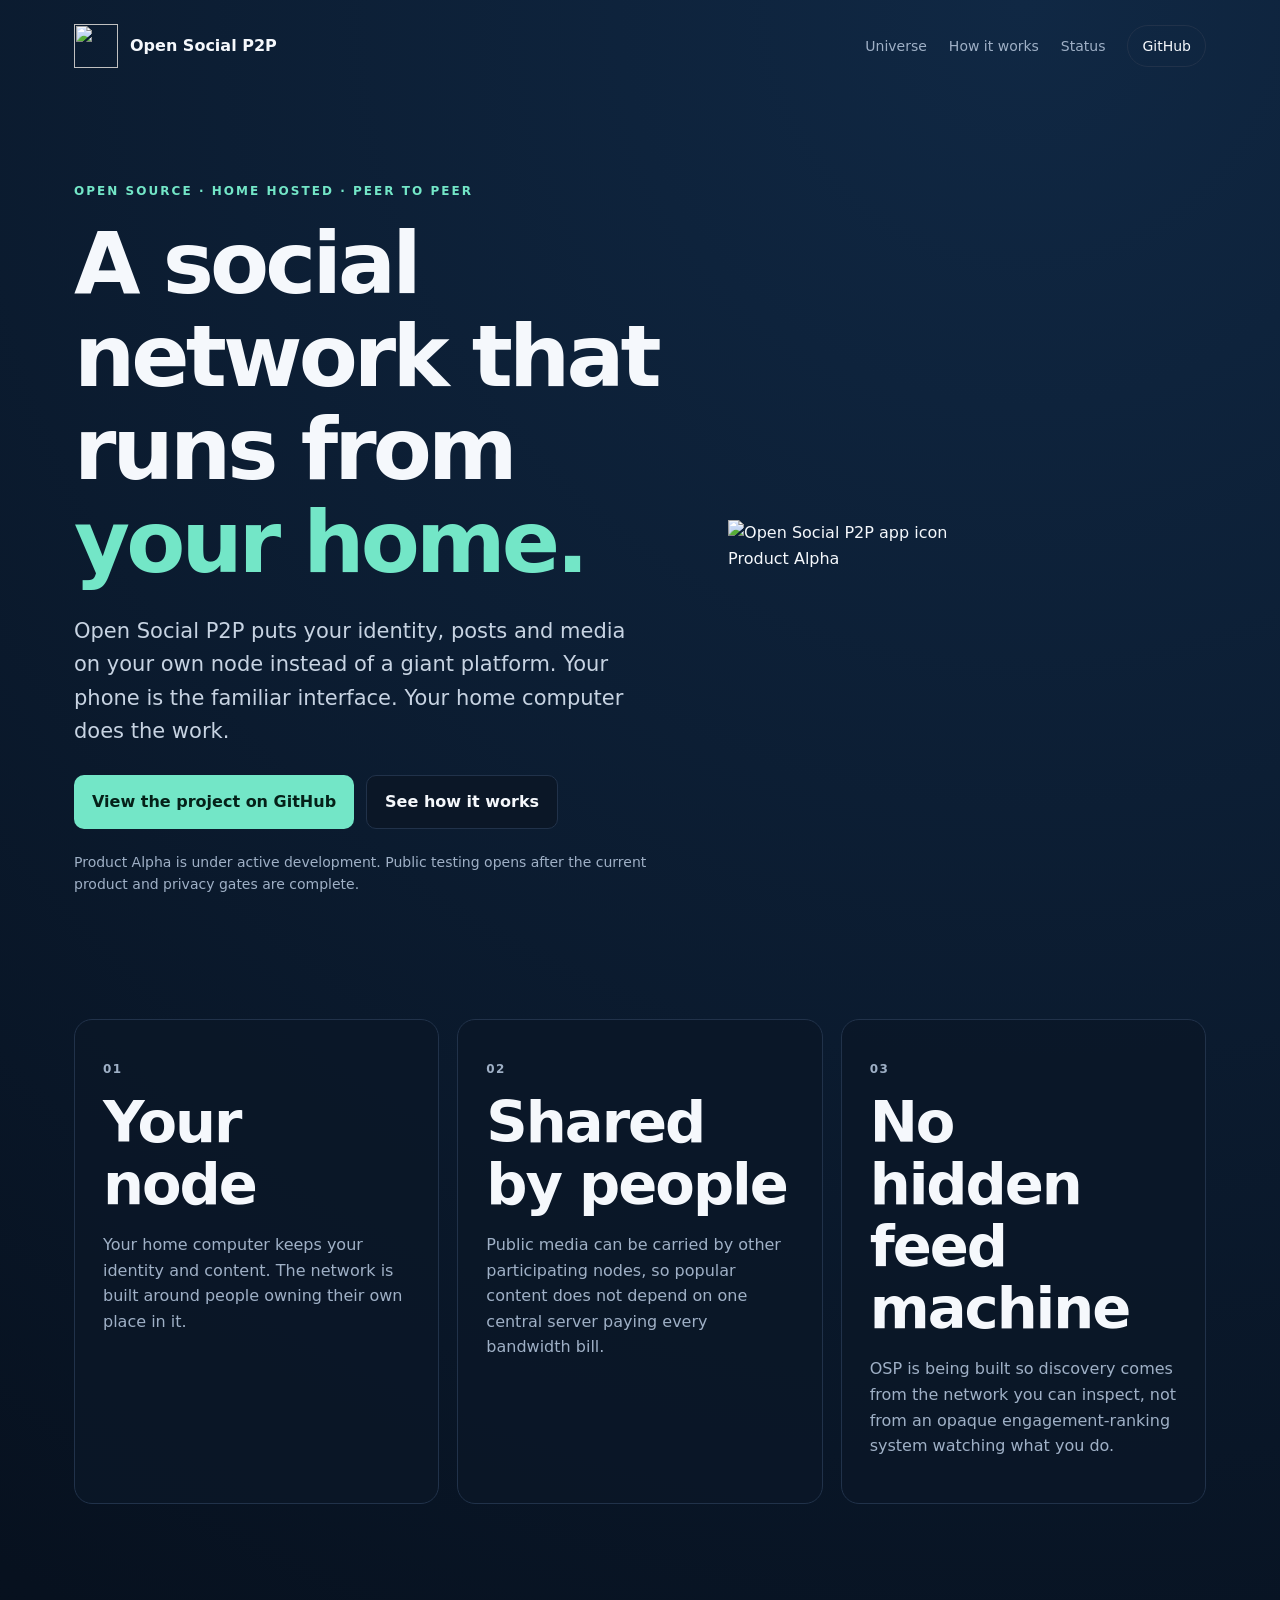
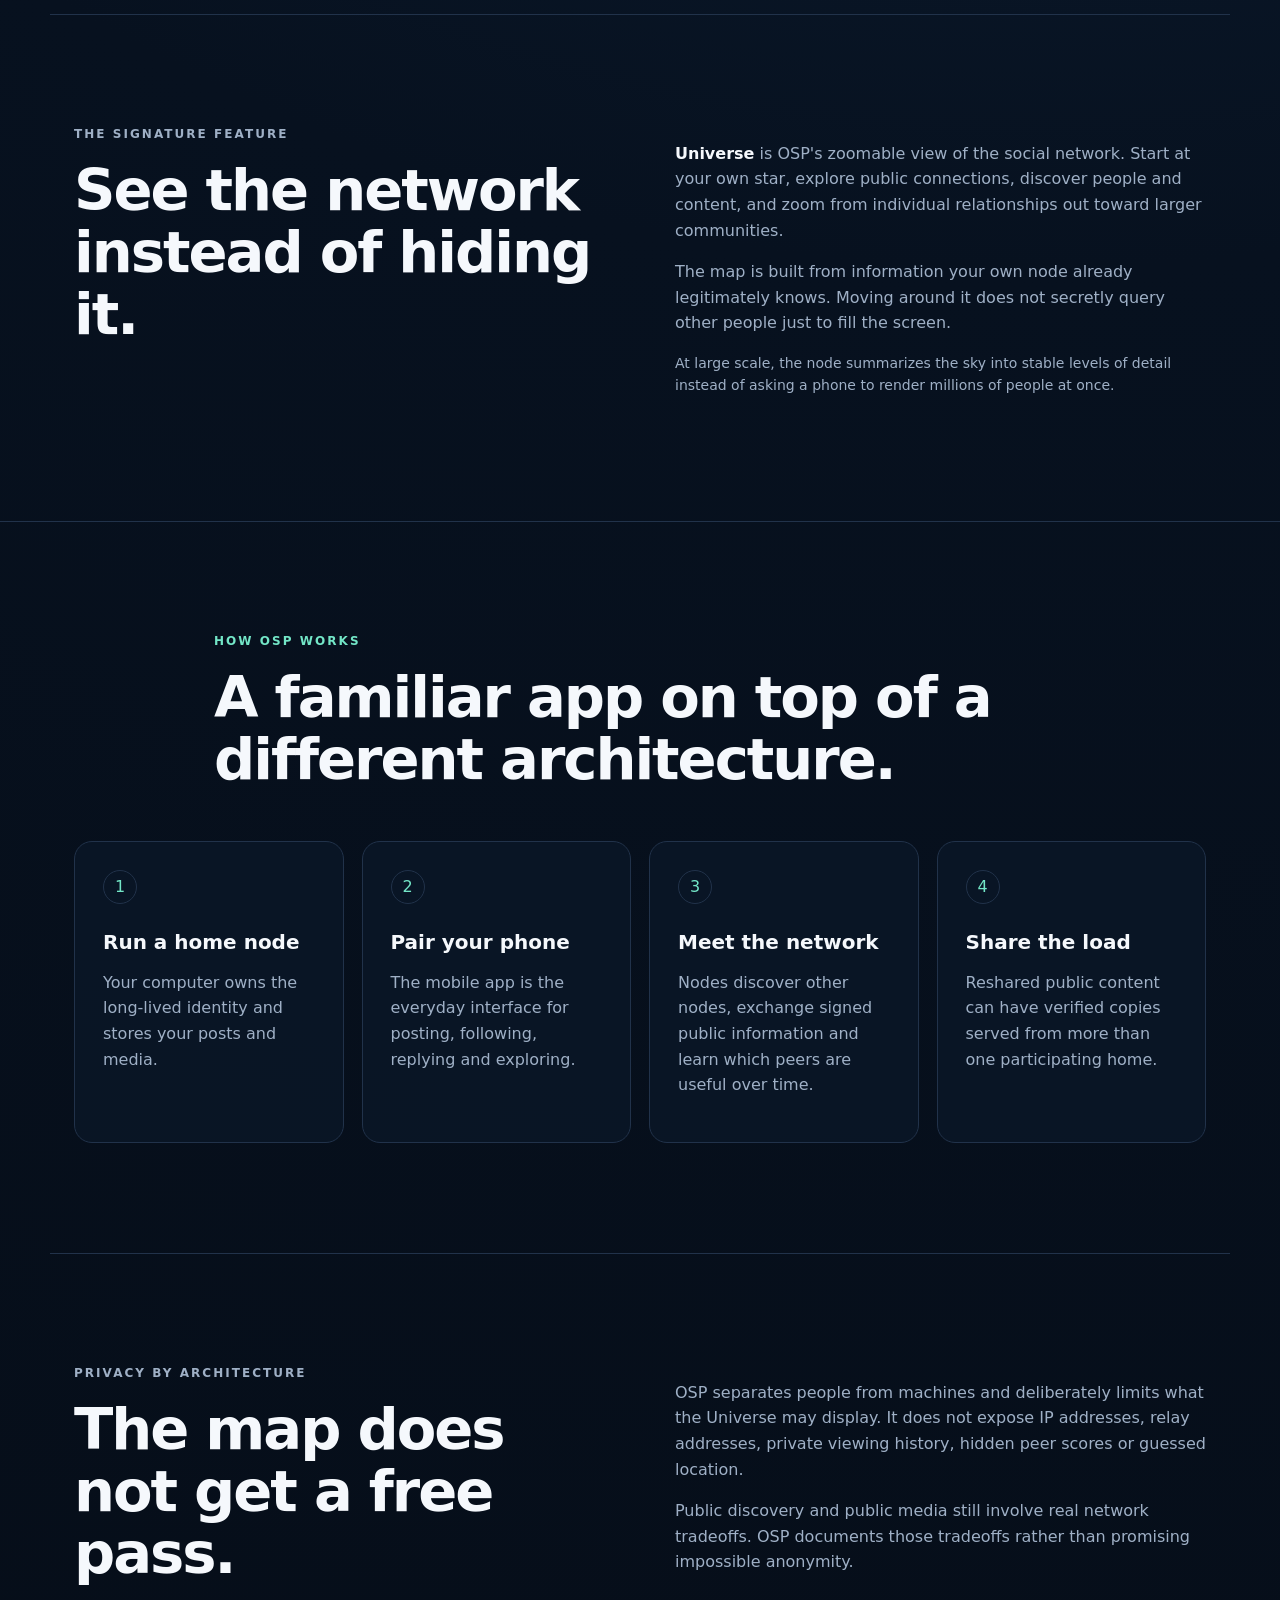
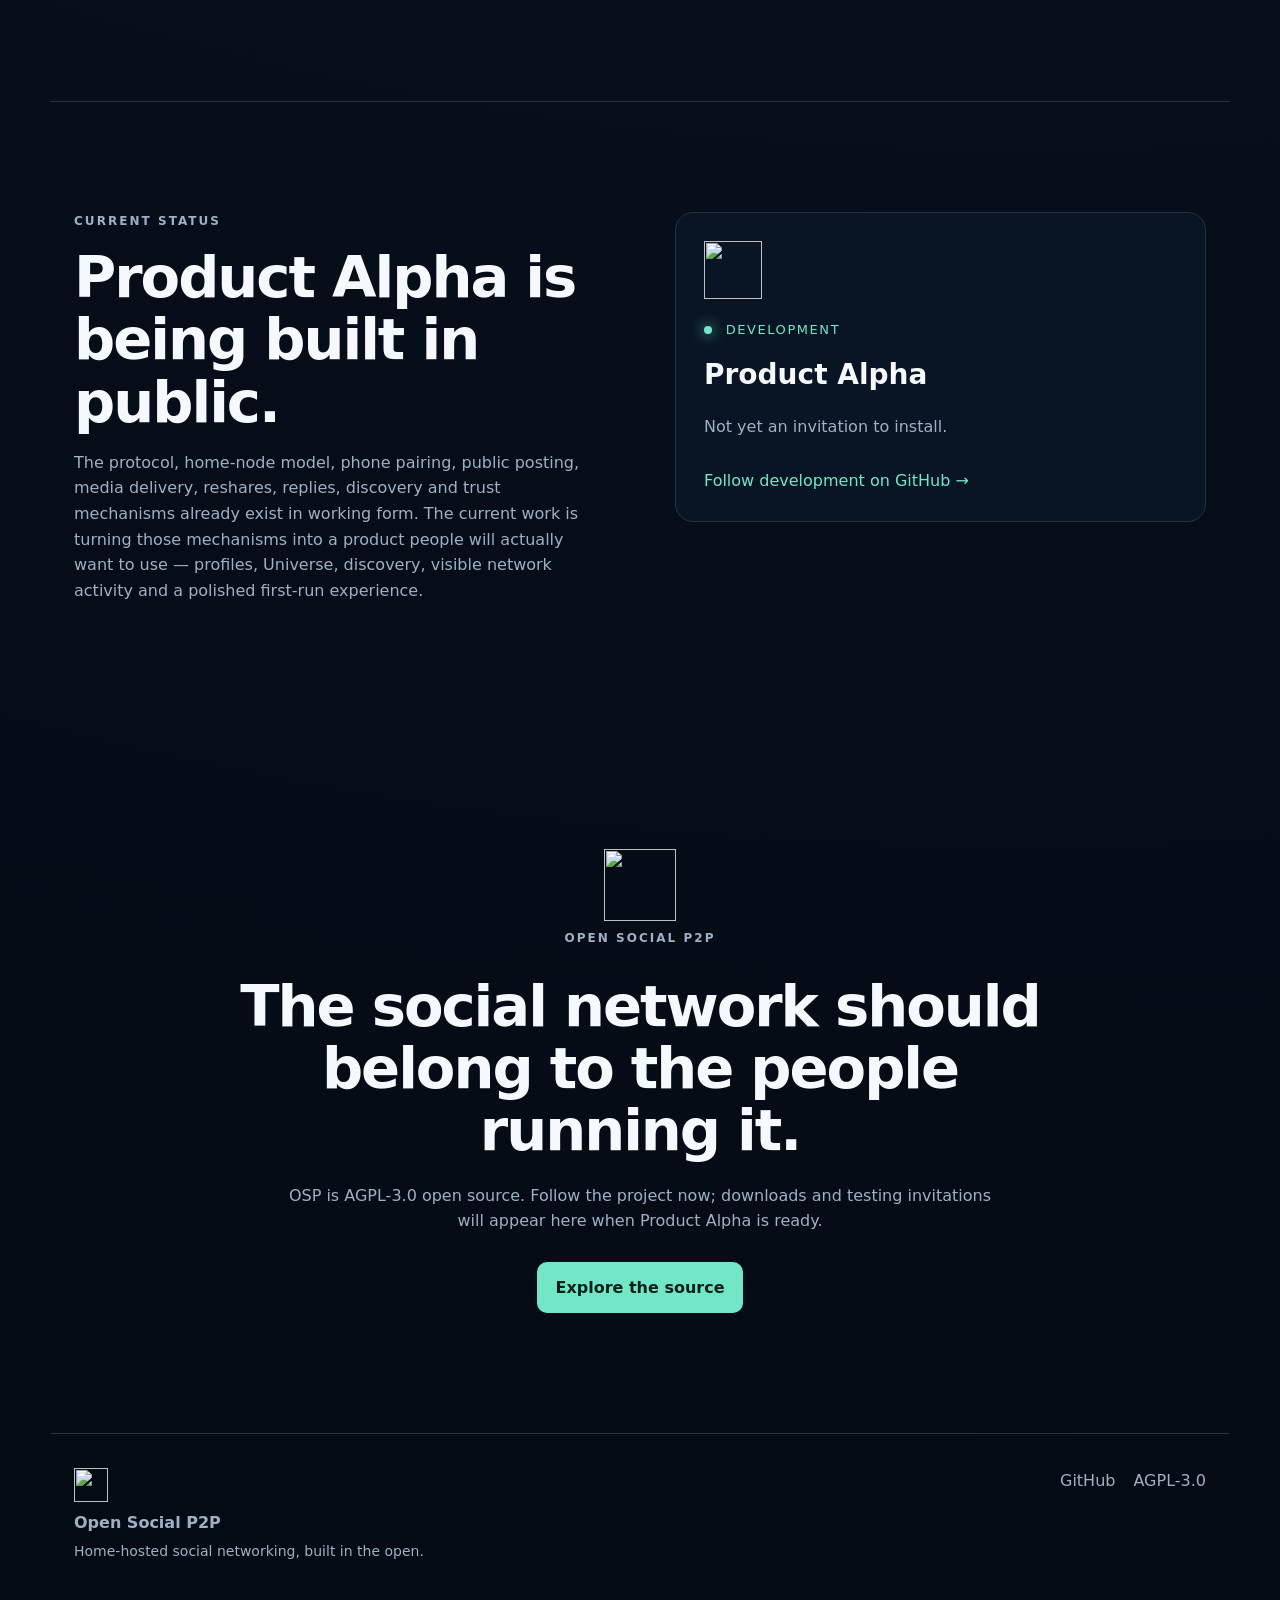
==== public/index.html @ 0416c20b "Use OSP app icon and align landing page with product visual identity" ====
<!doctype html>
<html lang="en">
<head>
  <meta charset="utf-8">
  <meta name="viewport" content="width=device-width, initial-scale=1">
  <title>Open Social P2P — A social network that runs from your home</title>
  <meta name="description" content="Open Social P2P is a home-hosted peer-to-peer social network where people own their identity, posts and media, and explore the network through a zoomable Universe.">
  <meta name="theme-color" content="#070b22">
  <link rel="canonical" href="https://osp2p.com/">
  <link rel="icon" type="image/png" href="https://raw.githubusercontent.com/Jayotis/open-social-p2p/main/app/ios/Runner/Assets.xcassets/AppIcon.appiconset/Icon-App-60x60%403x.png">
  <link rel="apple-touch-icon" href="https://raw.githubusercontent.com/Jayotis/open-social-p2p/main/app/ios/Runner/Assets.xcassets/AppIcon.appiconset/Icon-App-60x60%403x.png">
  <link rel="stylesheet" href="/styles.css">
  <meta property="og:type" content="website">
  <meta property="og:title" content="Open Social P2P">
  <meta property="og:description" content="A social network that runs from your home computer.">
  <meta property="og:url" content="https://osp2p.com/">
  <meta name="twitter:card" content="summary">
</head>
<body>
  <div class="ambient ambient-one" aria-hidden="true"></div>
  <div class="ambient ambient-two" aria-hidden="true"></div>

  <header class="site-header">
    <a class="brand" href="/" aria-label="Open Social P2P home">
      <img class="brand-icon" src="https://raw.githubusercontent.com/Jayotis/open-social-p2p/main/app/ios/Runner/Assets.xcassets/AppIcon.appiconset/Icon-App-60x60%403x.png" width="44" height="44" alt="">
      <span>Open Social P2P</span>
    </a>
    <nav aria-label="Primary navigation">
      <a href="#universe">Universe</a>
      <a href="#how">How it works</a>
      <a href="#status">Status</a>
      <a class="nav-github" href="https://github.com/Jayotis/open-social-p2p">GitHub</a>
    </nav>
  </header>

  <main>
    <section class="hero">
      <div class="hero-copy">
        <p class="eyebrow">OPEN SOURCE · HOME HOSTED · PEER TO PEER</p>
        <h1>A social network that runs from <span class="gradient-text">your home.</span></h1>
        <p class="lede">
          Open Social P2P puts your identity, posts and media on your own node instead of a giant platform.
          Your phone is the familiar interface. Your home computer does the work.
        </p>
        <div class="hero-actions">
          <a class="button primary" href="https://github.com/Jayotis/open-social-p2p">View the project on GitHub</a>
          <a class="button secondary" href="#how">See how it works</a>
        </div>
        <p class="alpha-note">Product Alpha is under active development. Public testing opens after the current product and privacy gates are complete.</p>
      </div>

      <div class="hero-visual" aria-label="Open Social P2P app icon">
        <div class="network-ring ring-one" aria-hidden="true"></div>
        <div class="network-ring ring-two" aria-hidden="true"></div>
        <div class="network-dot dot-cyan" aria-hidden="true"></div>
        <div class="network-dot dot-purple" aria-hidden="true"></div>
        <div class="network-dot dot-pink" aria-hidden="true"></div>
        <div class="network-dot dot-orange" aria-hidden="true"></div>
        <div class="icon-glow" aria-hidden="true"></div>
        <img class="hero-icon" src="https://raw.githubusercontent.com/Jayotis/open-social-p2p/main/app/ios/Runner/Assets.xcassets/AppIcon.appiconset/Icon-App-60x60%403x.png" width="180" height="180" alt="Open Social P2P app icon">
        <div class="hero-badge"><span></span> Product Alpha</div>
      </div>
    </section>

    <section class="principles" aria-label="Core principles">
      <article>
        <p class="number">01</p>
        <h2>Your node</h2>
        <p>Your home computer keeps your identity and content. The network is built around people owning their own place in it.</p>
      </article>
      <article>
        <p class="number">02</p>
        <h2>Shared by people</h2>
        <p>Public media can be carried by other participating nodes, so popular content does not depend on one central server paying every bandwidth bill.</p>
      </article>
      <article>
        <p class="number">03</p>
        <h2>No hidden feed machine</h2>
        <p>OSP is being built so discovery comes from the network you can inspect, not from an opaque engagement-ranking system watching what you do.</p>
      </article>
    </section>

    <section id="universe" class="feature split">
      <div>
        <p class="eyebrow">THE SIGNATURE FEATURE</p>
        <h2>See the network instead of hiding it.</h2>
      </div>
      <div>
        <p>
          <strong>Universe</strong> is OSP's zoomable view of the social network. Start at your own star, explore public connections, discover people and content, and zoom from individual relationships out toward larger communities.
        </p>
        <p>
          The map is built from information your own node already legitimately knows. Moving around it does not secretly query other people just to fill the screen.
        </p>
        <p class="muted">
          At large scale, the node summarizes the sky into stable levels of detail instead of asking a phone to render millions of people at once.
        </p>
      </div>
    </section>

    <section id="how" class="how">
      <div class="section-heading">
        <p class="eyebrow">HOW OSP WORKS</p>
        <h2>A familiar app on top of a different architecture.</h2>
      </div>
      <div class="steps">
        <article>
          <span>1</span>
          <h3>Run a home node</h3>
          <p>Your computer owns the long-lived identity and stores your posts and media.</p>
        </article>
        <article>
          <span>2</span>
          <h3>Pair your phone</h3>
          <p>The mobile app is the everyday interface for posting, following, replying and exploring.</p>
        </article>
        <article>
          <span>3</span>
          <h3>Meet the network</h3>
          <p>Nodes discover other nodes, exchange signed public information and learn which peers are useful over time.</p>
        </article>
        <article>
          <span>4</span>
          <h3>Share the load</h3>
          <p>Reshared public content can have verified copies served from more than one participating home.</p>
        </article>
      </div>
    </section>

    <section class="privacy split">
      <div>
        <p class="eyebrow">PRIVACY BY ARCHITECTURE</p>
        <h2>The map does not get a free pass.</h2>
      </div>
      <div>
        <p>
          OSP separates people from machines and deliberately limits what the Universe may display. It does not expose IP addresses, relay addresses, private viewing history, hidden peer scores or guessed location.
        </p>
        <p>
          Public discovery and public media still involve real network tradeoffs. OSP documents those tradeoffs rather than promising impossible anonymity.
        </p>
      </div>
    </section>

    <section id="status" class="status">
      <div>
        <p class="eyebrow">CURRENT STATUS</p>
        <h2>Product Alpha is being built in public.</h2>
        <p>
          The protocol, home-node model, phone pairing, public posting, media delivery, reshares, replies, discovery and trust mechanisms already exist in working form.
          The current work is turning those mechanisms into a product people will actually want to use — profiles, Universe, discovery, visible network activity and a polished first-run experience.
        </p>
      </div>
      <div class="status-card">
        <div class="status-icon-wrap">
          <img src="https://raw.githubusercontent.com/Jayotis/open-social-p2p/main/app/ios/Runner/Assets.xcassets/AppIcon.appiconset/Icon-App-60x60%403x.png" width="58" height="58" alt="">
        </div>
        <p class="status-label"><span></span> Development</p>
        <strong>Product Alpha</strong>
        <p>Not yet an invitation to install.</p>
        <a href="https://github.com/Jayotis/open-social-p2p">Follow development on GitHub →</a>
      </div>
    </section>

    <section class="cta">
      <img class="cta-icon" src="https://raw.githubusercontent.com/Jayotis/open-social-p2p/main/app/ios/Runner/Assets.xcassets/AppIcon.appiconset/Icon-App-60x60%403x.png" width="72" height="72" alt="">
      <p class="eyebrow">OPEN SOCIAL P2P</p>
      <h2>The social network should belong to the people running it.</h2>
      <p>OSP is AGPL-3.0 open source. Follow the project now; downloads and testing invitations will appear here when Product Alpha is ready.</p>
      <a class="button primary" href="https://github.com/Jayotis/open-social-p2p">Explore the source</a>
    </section>
  </main>

  <footer>
    <div class="footer-brand">
      <img src="https://raw.githubusercontent.com/Jayotis/open-social-p2p/main/app/ios/Runner/Assets.xcassets/AppIcon.appiconset/Icon-App-60x60%403x.png" width="34" height="34" alt="">
      <div>
        <strong>Open Social P2P</strong>
        <p>Home-hosted social networking, built in the open.</p>
      </div>
    </div>
    <div class="footer-links">
      <a href="https://github.com/Jayotis/open-social-p2p">GitHub</a>
      <a href="https://github.com/Jayotis/open-social-p2p/blob/main/LICENSE">AGPL-3.0</a>
    </div>
  </footer>
</body>
</html>
---- styles.css ----
:root{
  --bg:#07111f;--panel:#0d1a2d;--text:#f5f8fc;--muted:#9fb0c6;--line:#21324a;--accent:#73e6c7;--accent2:#78a9ff;
  --max:1180px;
}
*{box-sizing:border-box}
html{scroll-behavior:smooth}
body{margin:0;background:radial-gradient(circle at 80% 0%,#102844 0,#07111f 38%,#050b14 100%);color:var(--text);font:16px/1.6 system-ui,-apple-system,BlinkMacSystemFont,"Segoe UI",sans-serif}
a{color:inherit;text-decoration:none}
.site-header{max-width:var(--max);margin:auto;padding:24px;display:flex;align-items:center;justify-content:space-between;gap:24px}
.brand{display:flex;align-items:center;gap:12px;font-weight:700}
.brand-mark{display:grid;place-items:center;width:42px;height:42px;border:1px solid #2d4966;border-radius:50%;font-size:12px;letter-spacing:.08em;background:#0a1728}
nav{display:flex;gap:22px;align-items:center;color:var(--muted);font-size:14px}
nav a:hover,.footer-links a:hover{color:var(--text)}
.nav-github{padding:9px 14px;border:1px solid var(--line);border-radius:999px;color:var(--text)}
main{overflow:hidden}
.hero{max-width:var(--max);margin:0 auto;padding:90px 24px 110px;display:grid;grid-template-columns:1.1fr .9fr;gap:70px;align-items:center}
.eyebrow{font-size:12px;letter-spacing:.17em;font-weight:800;color:var(--accent);margin:0 0 16px}
h1,h2,h3{line-height:1.08;margin:0}
h1{font-size:clamp(48px,7vw,86px);letter-spacing:-.045em;max-width:840px}
h1 span{color:var(--accent)}
h2{font-size:clamp(34px,4.5vw,58px);letter-spacing:-.035em}
h3{font-size:20px}
.lede{font-size:21px;color:#c7d3e2;max-width:700px;margin:26px 0}
.hero-actions{display:flex;gap:12px;flex-wrap:wrap}
.button{display:inline-flex;align-items:center;justify-content:center;padding:13px 18px;border-radius:10px;font-weight:700}
.primary{background:var(--accent);color:#052119}
.secondary{border:1px solid var(--line);background:#0b1727}
.alpha-note{margin-top:22px;color:var(--muted);font-size:14px;max-width:660px}
.universe-card{position:relative;aspect-ratio:1;border:1px solid var(--line);border-radius:34px;background:radial-gradient(circle at center,#123459 0,#0a1728 38%,#07111f 70%);overflow:hidden;box-shadow:0 30px 80px #0008}
.orbit{position:absolute;border:1px solid #4b6a8d55;border-radius:50%;inset:20%}
.orbit-two{inset:8%}
.star{position:absolute;width:8px;height:8px;border-radius:50%;background:white;box-shadow:0 0 16px white}
.star-you{width:14px;height:14px;left:48%;top:48%;background:var(--accent);box-shadow:0 0 28px var(--accent)}
.star-you span{position:absolute;top:20px;left:-9px;font-size:12px;color:var(--accent)}
.star-a{left:28%;top:34%}.star-b{left:66%;top:29%}.star-c{left:72%;top:60%}.star-d{left:34%;top:68%}.star-e{left:18%;top:55%}.star-f{left:82%;top:43%}.star-g{left:52%;top:18%}
.line{position:absolute;height:1px;background:#73e6c766;transform-origin:left center}
.line-one{left:49%;top:49%;width:22%;transform:rotate(-53deg)}
.line-two{left:49%;top:49%;width:24%;transform:rotate(28deg)}
.line-three{left:34%;top:35%;width:24%;transform:rotate(24deg)}
.line-four{left:35%;top:68%;width:23%;transform:rotate(-41deg)}
.universe-label{position:absolute;bottom:20px;left:24px;color:var(--muted);font-size:13px}
.principles,.steps{max-width:var(--max);margin:auto;padding:0 24px 110px;display:grid;grid-template-columns:repeat(3,1fr);gap:18px}
.principles article,.steps article,.status-card{background:#0b1727cc;border:1px solid var(--line);border-radius:18px;padding:28px}
.number{color:var(--accent2);font-weight:800;font-size:12px;letter-spacing:.12em}
.principles p,.steps p,.feature p,.privacy p,.status p,.cta p{color:var(--muted)}
.split,.status{max-width:var(--max);margin:auto;padding:110px 24px;display:grid;grid-template-columns:1fr 1fr;gap:70px;border-top:1px solid var(--line)}
.feature strong{color:var(--text)}
.muted{font-size:14px}
.how{border-top:1px solid var(--line);padding:110px 0}
.section-heading{max-width:var(--max);margin:auto;padding:0 24px 50px;max-width:900px}
.steps{grid-template-columns:repeat(4,1fr);padding-bottom:0}
.steps span{display:grid;place-items:center;width:34px;height:34px;border-radius:50%;border:1px solid var(--line);color:var(--accent);margin-bottom:28px}
.status{align-items:start}
.status-card strong{display:block;font-size:28px;margin:6px 0}
.status-label{color:var(--accent)!important;font-size:13px;text-transform:uppercase;letter-spacing:.12em}
.status-label span{display:inline-block;width:8px;height:8px;border-radius:50%;background:var(--accent);margin-right:8px;box-shadow:0 0 14px var(--accent)}
.status-card a{display:inline-block;margin-top:12px;color:var(--accent)}
.cta{max-width:900px;margin:0 auto;padding:120px 24px;text-align:center}
.cta h2{margin-bottom:20px}
.cta p{max-width:720px;margin:0 auto 28px}
footer{max-width:var(--max);margin:auto;padding:34px 24px 50px;border-top:1px solid var(--line);display:flex;justify-content:space-between;gap:24px;color:var(--muted)}
footer p{margin:4px 0 0;font-size:14px}
.footer-links{display:flex;gap:18px}
@media(max-width:850px){
  nav a:not(.nav-github){display:none}
  .hero,.split,.status{grid-template-columns:1fr}
  .hero{padding-top:55px;gap:50px}
  .universe-card{max-width:560px;width:100%;margin:auto}
  .principles,.steps{grid-template-columns:1fr 1fr}
}
@media(max-width:580px){
  .site-header{padding:18px}
  .brand span:last-child{display:none}
  .hero{padding:48px 18px 80px}
  .principles,.steps,.split,.status,.cta{padding-left:18px;padding-right:18px}
  .principles,.steps{grid-template-columns:1fr}
  footer{flex-direction:column}
}
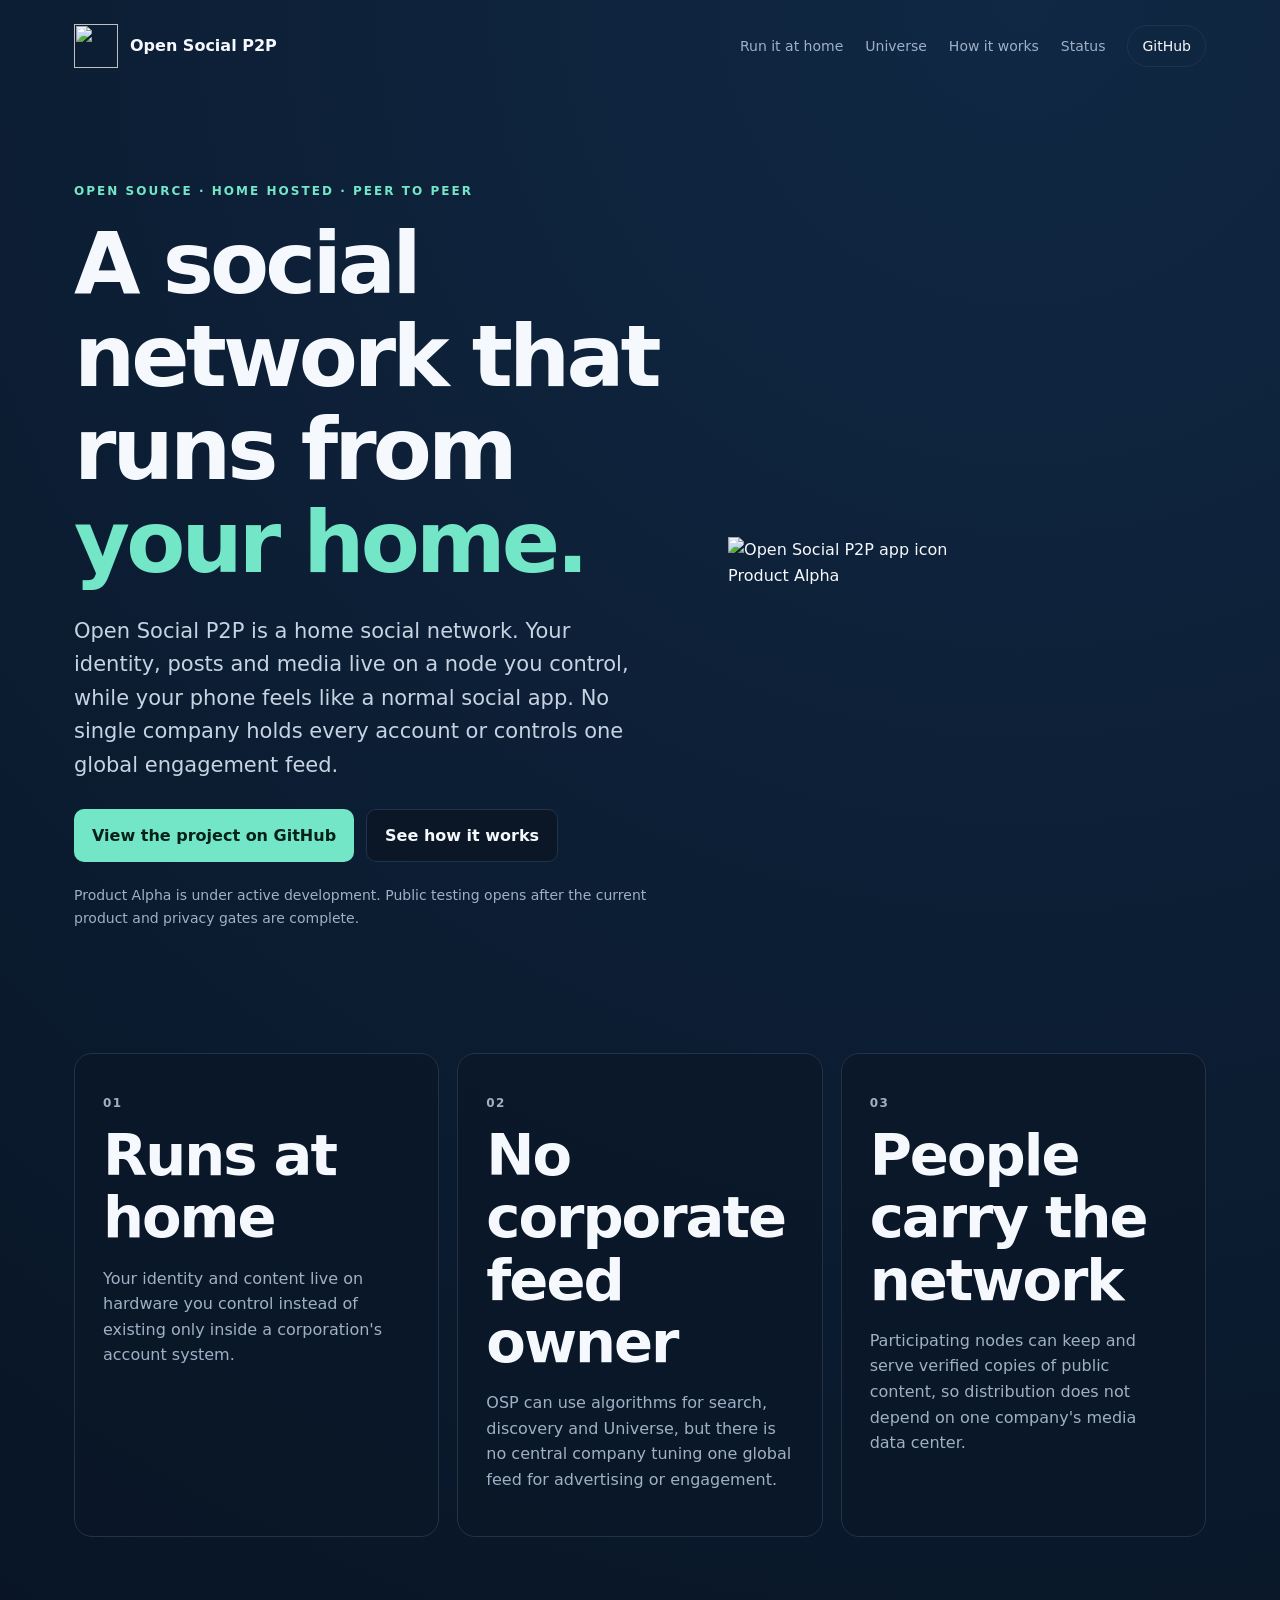
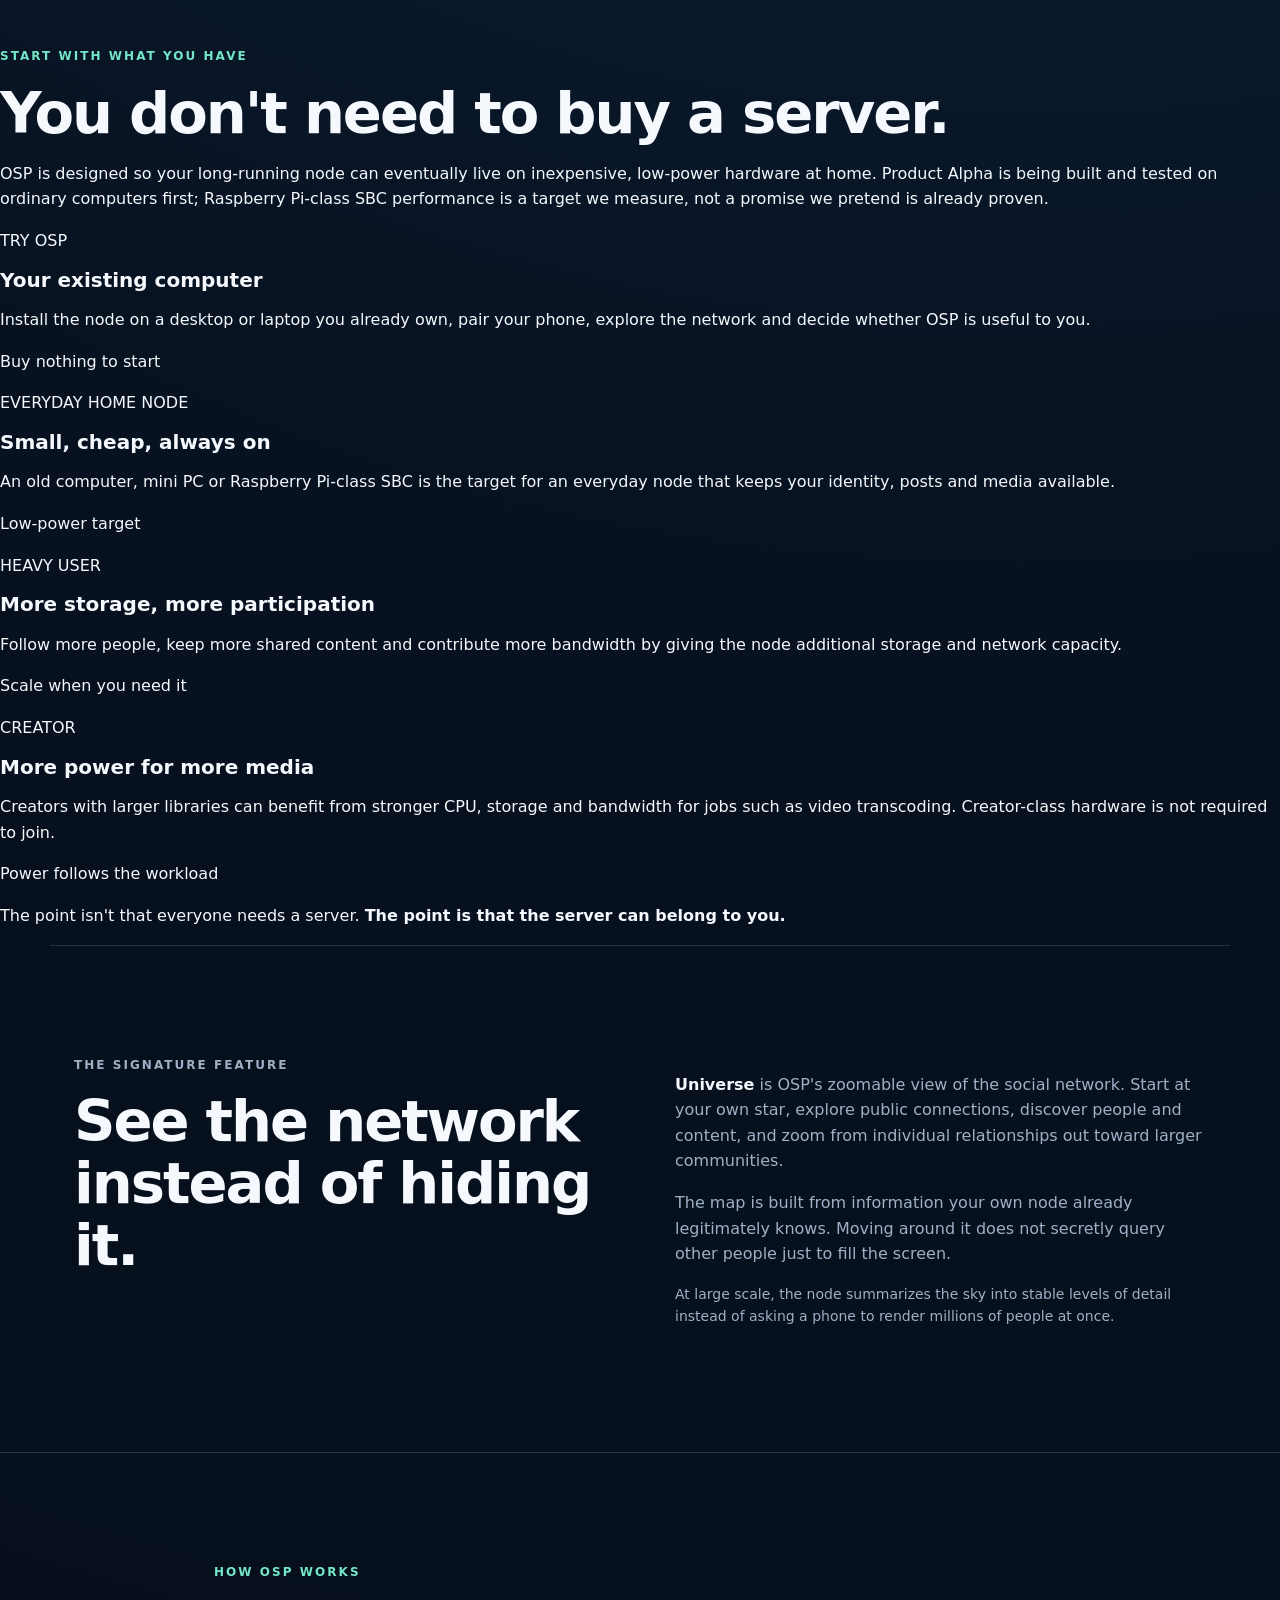
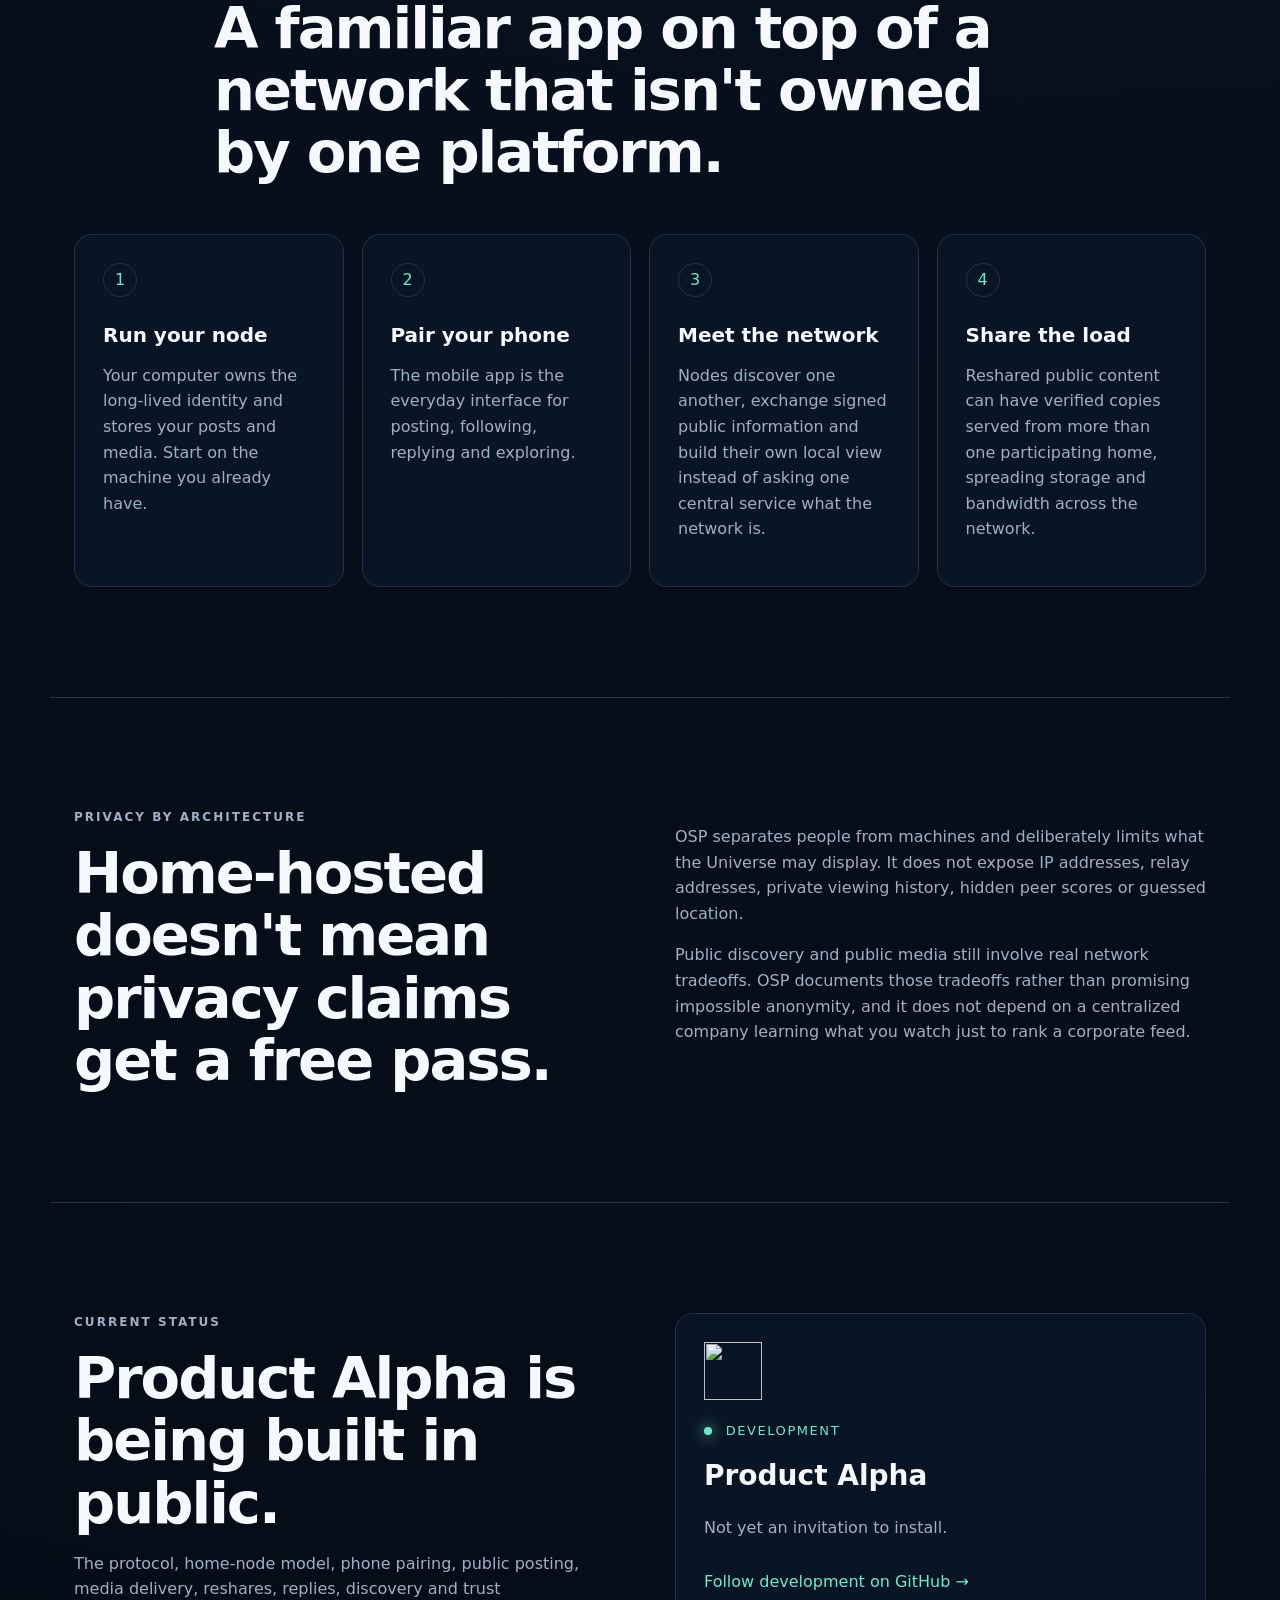
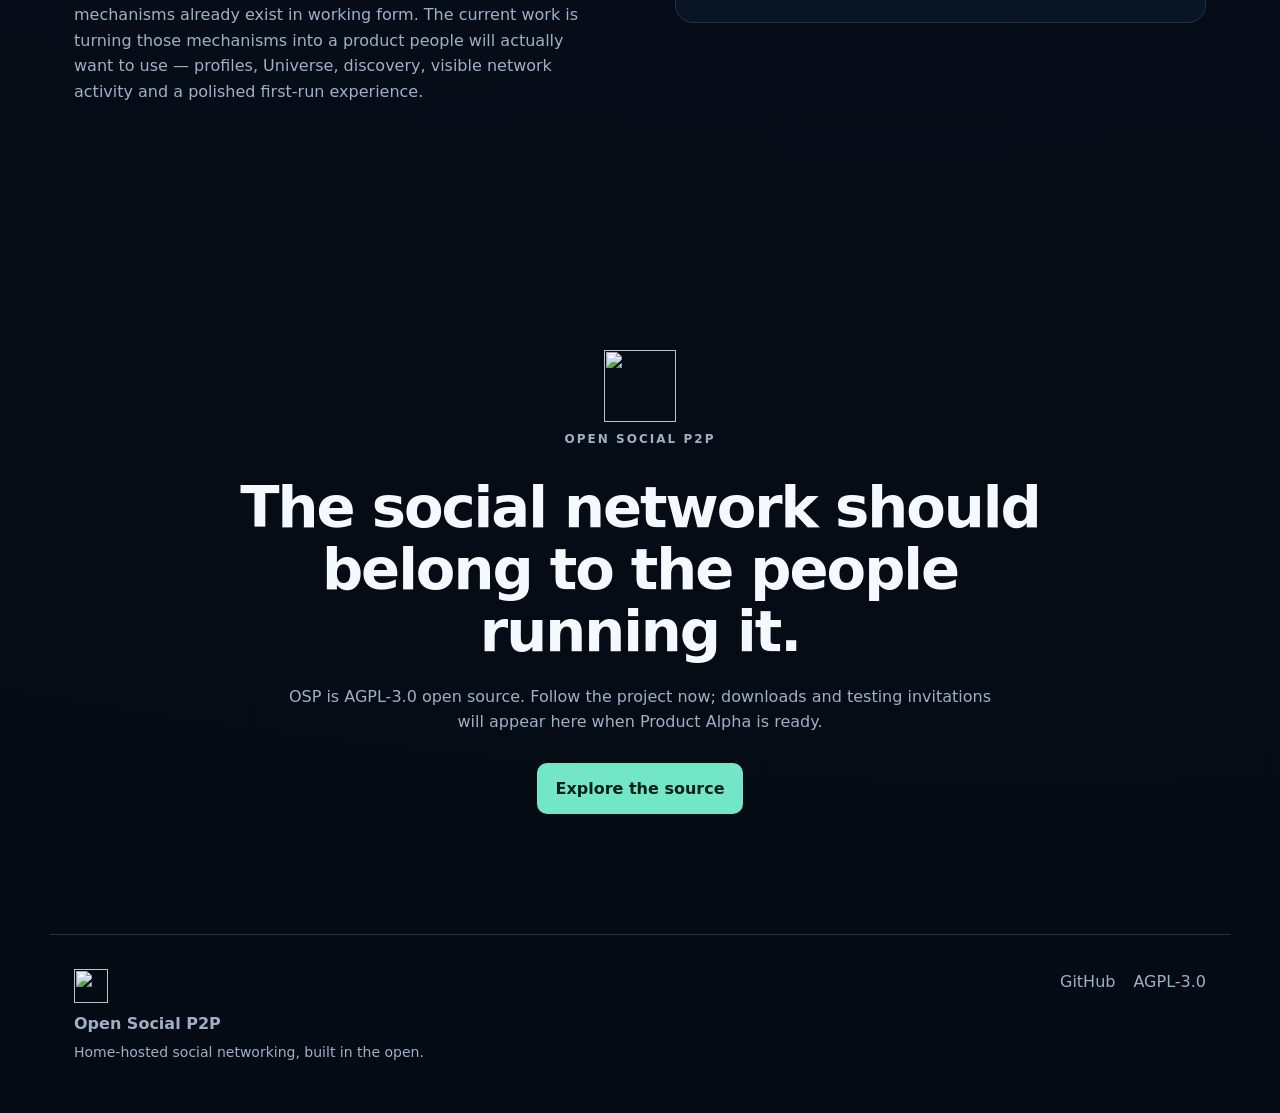
==== commit 4bdc1d3e: "Explain home-node model and hardware path" ====
--- a/public/index.html
+++ b/public/index.html
@@ -3,8 +3,8 @@
 <head>
   <meta charset="utf-8">
   <meta name="viewport" content="width=device-width, initial-scale=1">
-  <title>Open Social P2P — A social network that runs from your home</title>
-  <meta name="description" content="Open Social P2P is a home-hosted peer-to-peer social network where people own their identity, posts and media, and explore the network through a zoomable Universe.">
+  <title>Open Social P2P — Your social network, running from home</title>
+  <meta name="description" content="Open Social P2P is a home social network: your identity, posts and media live on hardware you control, with peer-to-peer distribution and no corporate-controlled global feed.">
   <meta name="theme-color" content="#070b22">
   <link rel="canonical" href="https://osp2p.com/">
   <link rel="icon" type="image/png" href="https://raw.githubusercontent.com/Jayotis/open-social-p2p/main/app/ios/Runner/Assets.xcassets/AppIcon.appiconset/Icon-App-60x60%403x.png">
@@ -26,6 +26,7 @@
       <span>Open Social P2P</span>
     </a>
     <nav aria-label="Primary navigation">
+      <a href="#hardware">Run it at home</a>
       <a href="#universe">Universe</a>
       <a href="#how">How it works</a>
       <a href="#status">Status</a>
@@ -39,8 +40,8 @@
         <p class="eyebrow">OPEN SOURCE · HOME HOSTED · PEER TO PEER</p>
         <h1>A social network that runs from <span class="gradient-text">your home.</span></h1>
         <p class="lede">
-          Open Social P2P puts your identity, posts and media on your own node instead of a giant platform.
-          Your phone is the familiar interface. Your home computer does the work.
+          Open Social P2P is a home social network. Your identity, posts and media live on a node you control, while your phone feels like a normal social app.
+          No single company holds every account or controls one global engagement feed.
         </p>
         <div class="hero-actions">
           <a class="button primary" href="https://github.com/Jayotis/open-social-p2p">View the project on GitHub</a>
@@ -65,19 +66,63 @@
     <section class="principles" aria-label="Core principles">
       <article>
         <p class="number">01</p>
-        <h2>Your node</h2>
-        <p>Your home computer keeps your identity and content. The network is built around people owning their own place in it.</p>
+        <h2>Runs at home</h2>
+        <p>Your identity and content live on hardware you control instead of existing only inside a corporation's account system.</p>
       </article>
       <article>
         <p class="number">02</p>
-        <h2>Shared by people</h2>
-        <p>Public media can be carried by other participating nodes, so popular content does not depend on one central server paying every bandwidth bill.</p>
+        <h2>No corporate feed owner</h2>
+        <p>OSP can use algorithms for search, discovery and Universe, but there is no central company tuning one global feed for advertising or engagement.</p>
       </article>
       <article>
         <p class="number">03</p>
-        <h2>No hidden feed machine</h2>
-        <p>OSP is being built so discovery comes from the network you can inspect, not from an opaque engagement-ranking system watching what you do.</p>
+        <h2>People carry the network</h2>
+        <p>Participating nodes can keep and serve verified copies of public content, so distribution does not depend on one company's media data center.</p>
       </article>
+    </section>
+
+    <section id="hardware" class="hardware">
+      <div class="hardware-intro">
+        <div>
+          <p class="eyebrow">START WITH WHAT YOU HAVE</p>
+          <h2>You don't need to buy a server.</h2>
+        </div>
+        <div>
+          <p>
+            OSP is designed so your long-running node can eventually live on inexpensive, low-power hardware at home.
+            Product Alpha is being built and tested on ordinary computers first; Raspberry Pi-class SBC performance is a target we measure, not a promise we pretend is already proven.
+          </p>
+        </div>
+      </div>
+
+      <div class="hardware-grid">
+        <article>
+          <p class="hardware-kicker">TRY OSP</p>
+          <h3>Your existing computer</h3>
+          <p>Install the node on a desktop or laptop you already own, pair your phone, explore the network and decide whether OSP is useful to you.</p>
+          <span class="hardware-note">Buy nothing to start</span>
+        </article>
+        <article>
+          <p class="hardware-kicker">EVERYDAY HOME NODE</p>
+          <h3>Small, cheap, always on</h3>
+          <p>An old computer, mini PC or Raspberry Pi-class SBC is the target for an everyday node that keeps your identity, posts and media available.</p>
+          <span class="hardware-note">Low-power target</span>
+        </article>
+        <article>
+          <p class="hardware-kicker">HEAVY USER</p>
+          <h3>More storage, more participation</h3>
+          <p>Follow more people, keep more shared content and contribute more bandwidth by giving the node additional storage and network capacity.</p>
+          <span class="hardware-note">Scale when you need it</span>
+        </article>
+        <article>
+          <p class="hardware-kicker">CREATOR</p>
+          <h3>More power for more media</h3>
+          <p>Creators with larger libraries can benefit from stronger CPU, storage and bandwidth for jobs such as video transcoding. Creator-class hardware is not required to join.</p>
+          <span class="hardware-note">Power follows the workload</span>
+        </article>
+      </div>
+
+      <p class="hardware-line">The point isn't that everyone needs a server. <strong>The point is that the server can belong to you.</strong></p>
     </section>
 
     <section id="universe" class="feature split">
@@ -101,13 +146,13 @@
     <section id="how" class="how">
       <div class="section-heading">
         <p class="eyebrow">HOW OSP WORKS</p>
-        <h2>A familiar app on top of a different architecture.</h2>
+        <h2>A familiar app on top of a network that isn't owned by one platform.</h2>
       </div>
       <div class="steps">
         <article>
           <span>1</span>
-          <h3>Run a home node</h3>
-          <p>Your computer owns the long-lived identity and stores your posts and media.</p>
+          <h3>Run your node</h3>
+          <p>Your computer owns the long-lived identity and stores your posts and media. Start on the machine you already have.</p>
         </article>
         <article>
           <span>2</span>
@@ -117,12 +162,12 @@
         <article>
           <span>3</span>
           <h3>Meet the network</h3>
-          <p>Nodes discover other nodes, exchange signed public information and learn which peers are useful over time.</p>
+          <p>Nodes discover one another, exchange signed public information and build their own local view instead of asking one central service what the network is.</p>
         </article>
         <article>
           <span>4</span>
           <h3>Share the load</h3>
-          <p>Reshared public content can have verified copies served from more than one participating home.</p>
+          <p>Reshared public content can have verified copies served from more than one participating home, spreading storage and bandwidth across the network.</p>
         </article>
       </div>
     </section>
@@ -130,14 +175,14 @@
     <section class="privacy split">
       <div>
         <p class="eyebrow">PRIVACY BY ARCHITECTURE</p>
-        <h2>The map does not get a free pass.</h2>
+        <h2>Home-hosted doesn't mean privacy claims get a free pass.</h2>
       </div>
       <div>
         <p>
           OSP separates people from machines and deliberately limits what the Universe may display. It does not expose IP addresses, relay addresses, private viewing history, hidden peer scores or guessed location.
         </p>
         <p>
-          Public discovery and public media still involve real network tradeoffs. OSP documents those tradeoffs rather than promising impossible anonymity.
+          Public discovery and public media still involve real network tradeoffs. OSP documents those tradeoffs rather than promising impossible anonymity, and it does not depend on a centralized company learning what you watch just to rank a corporate feed.
         </p>
       </div>
     </section>
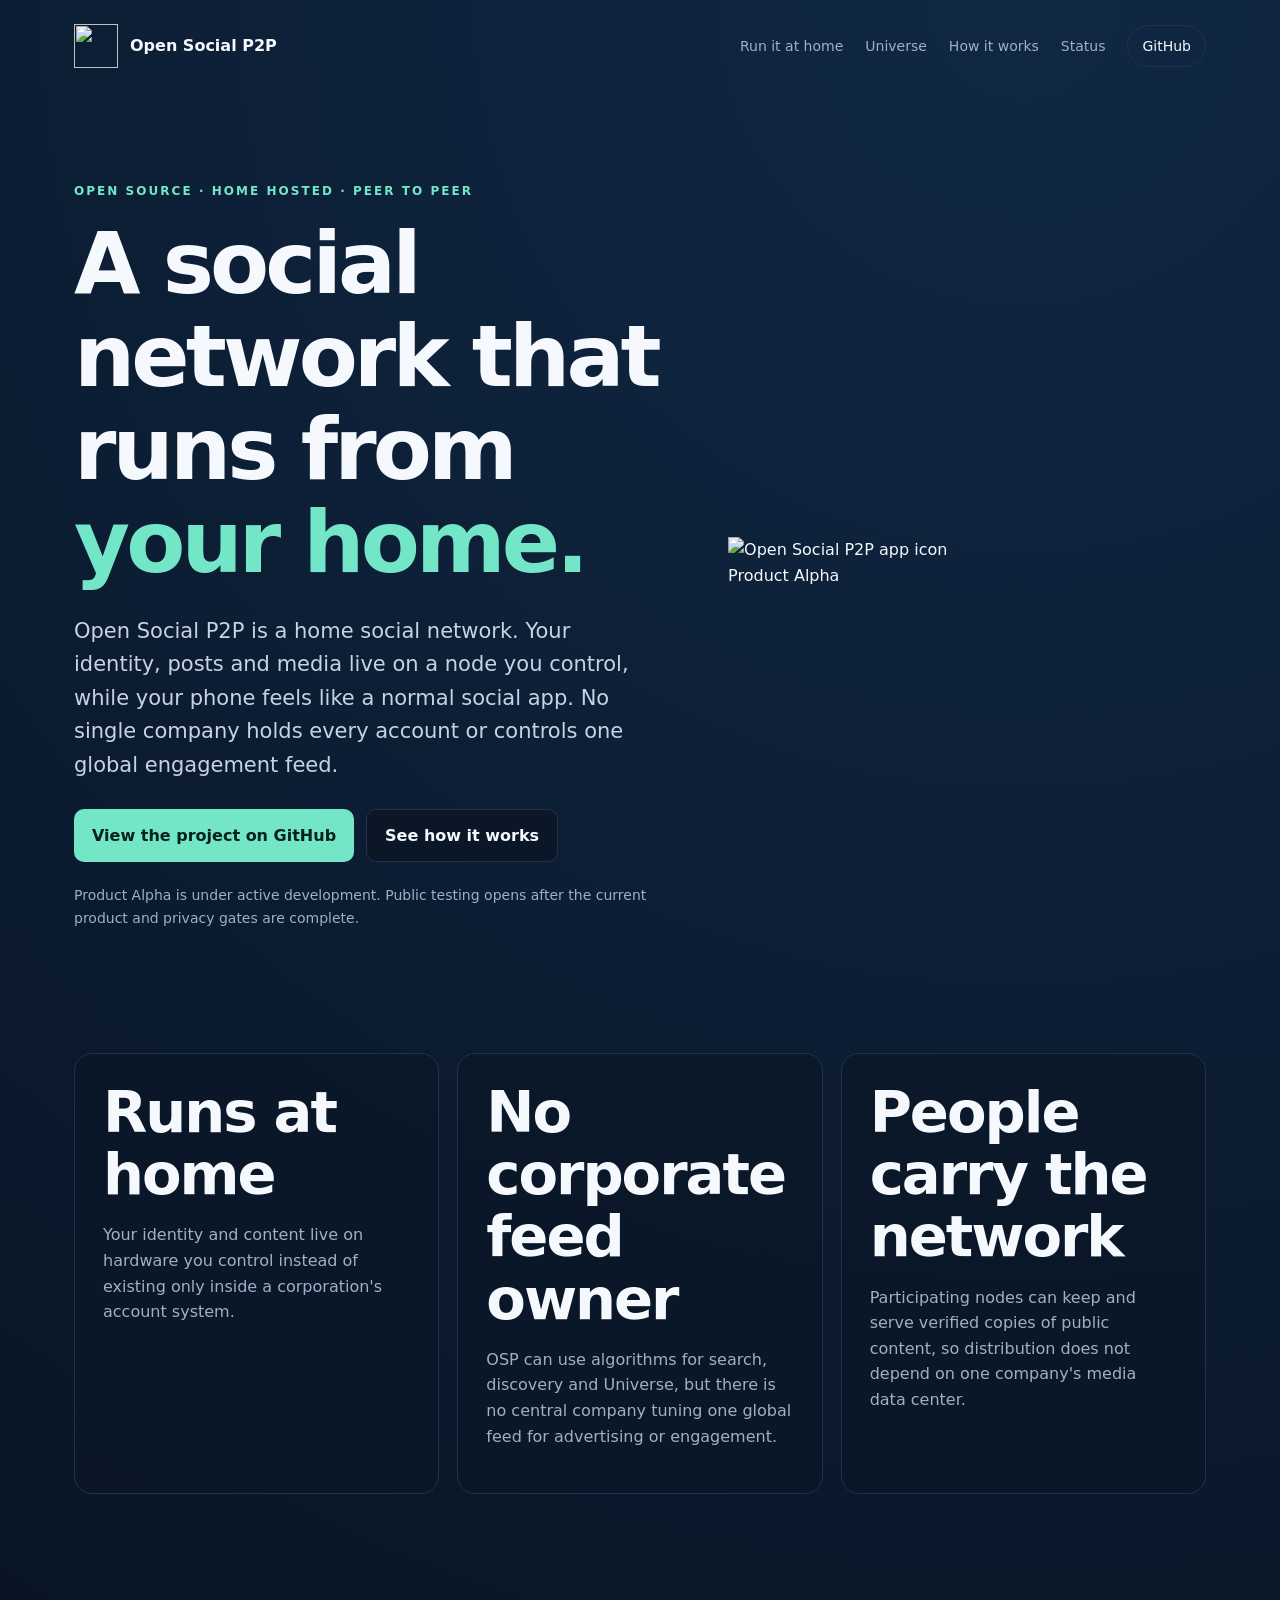
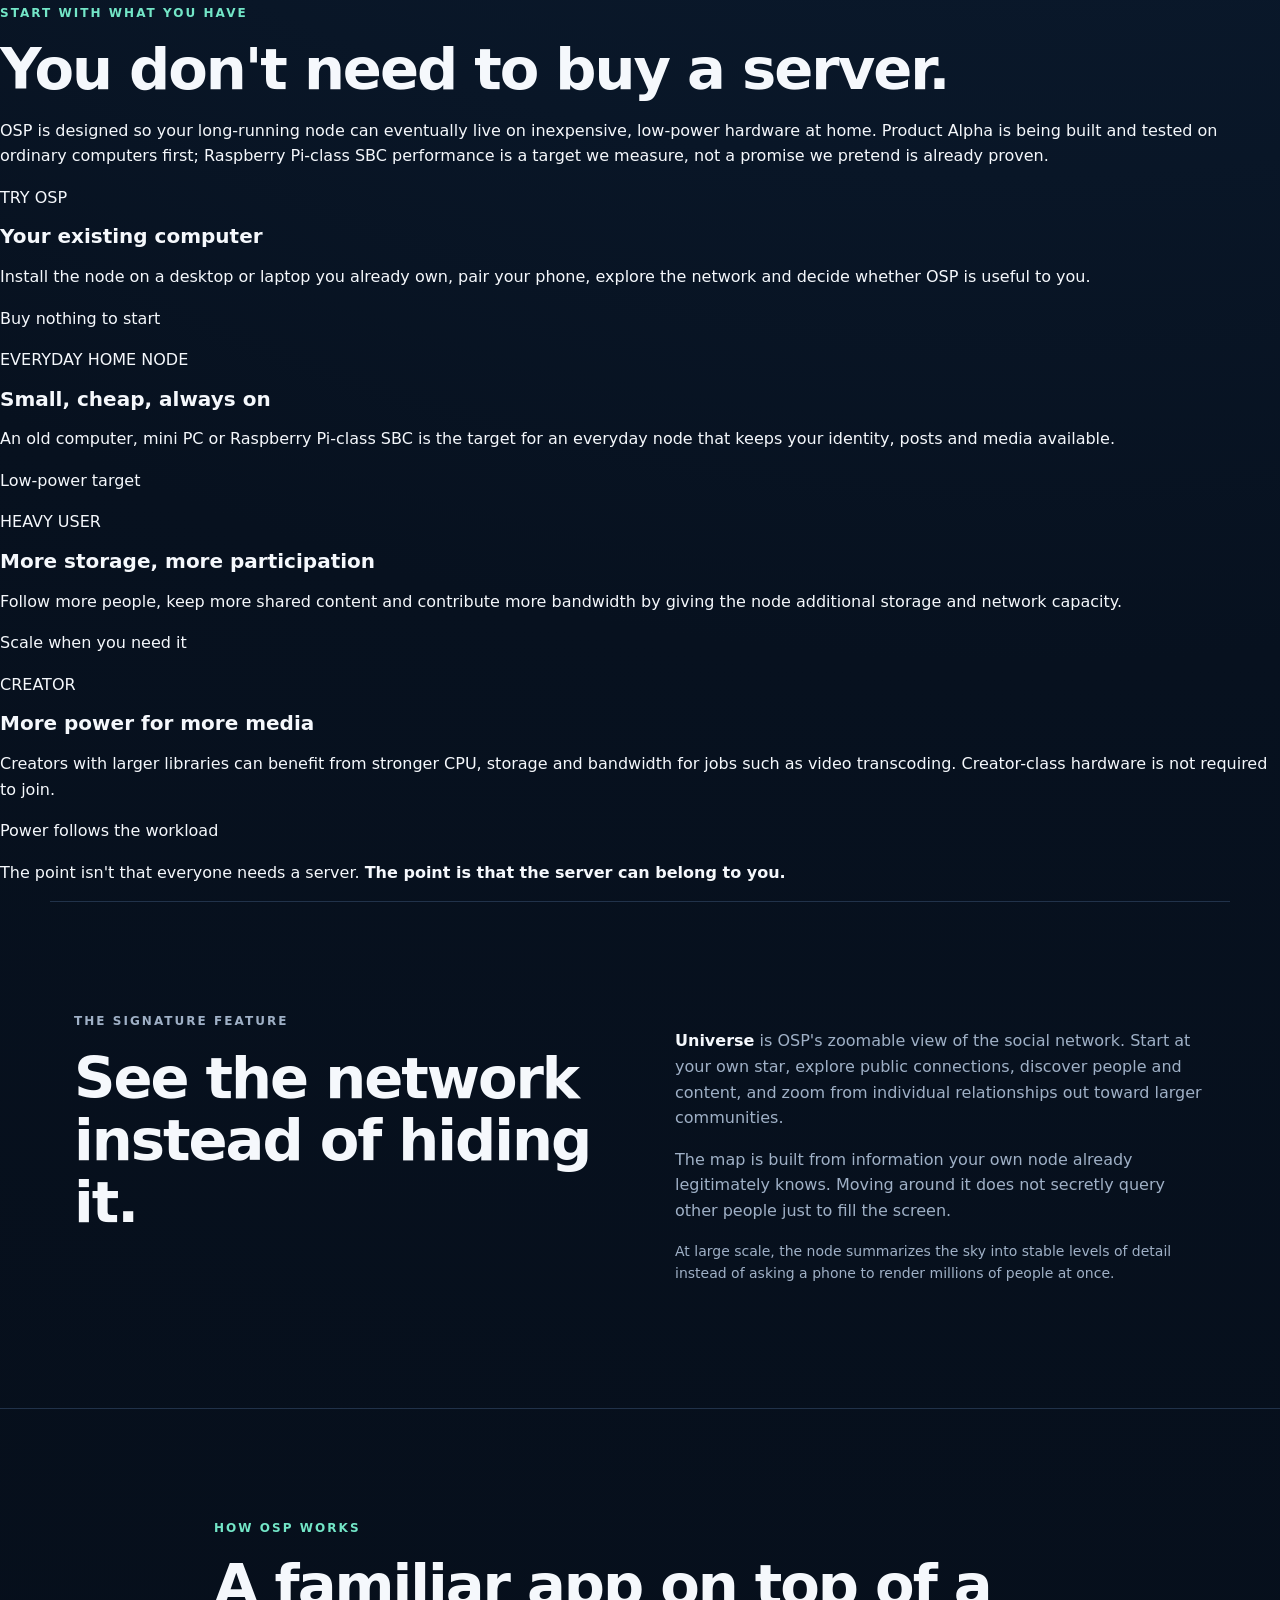
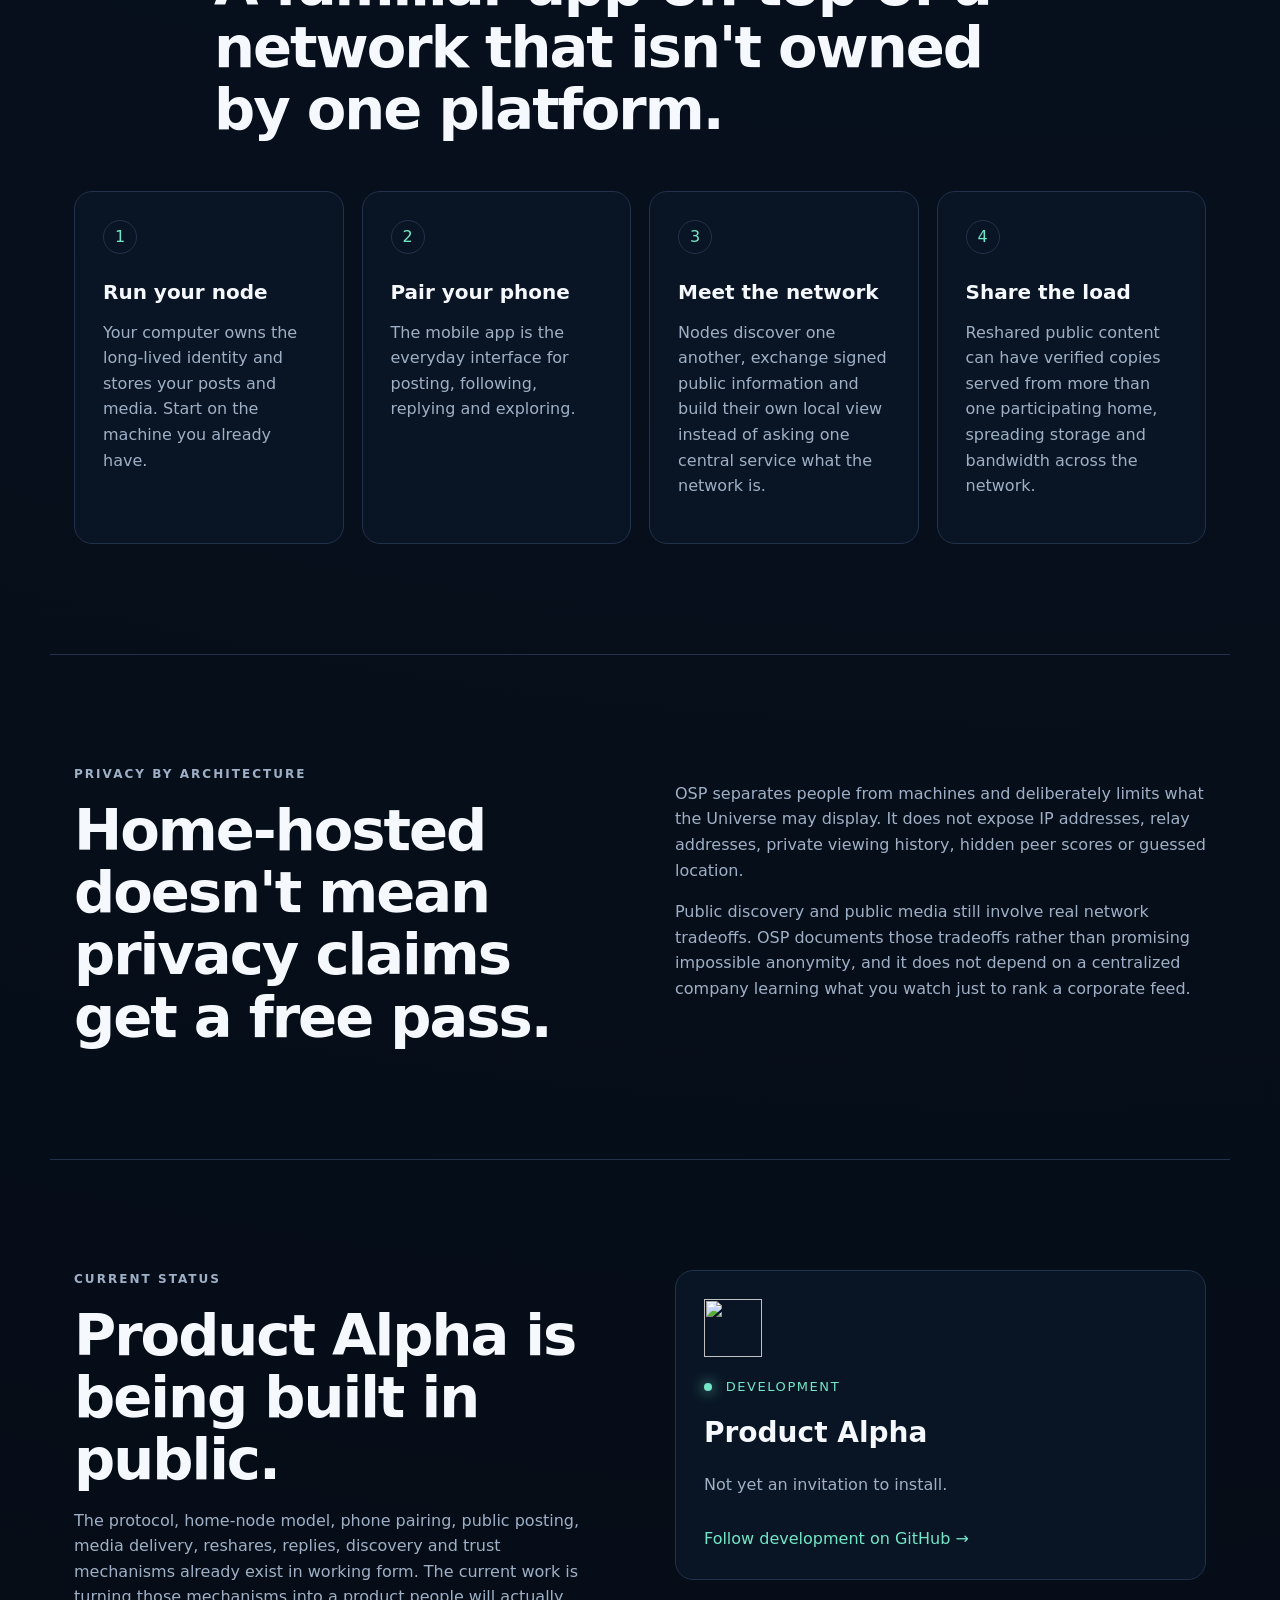
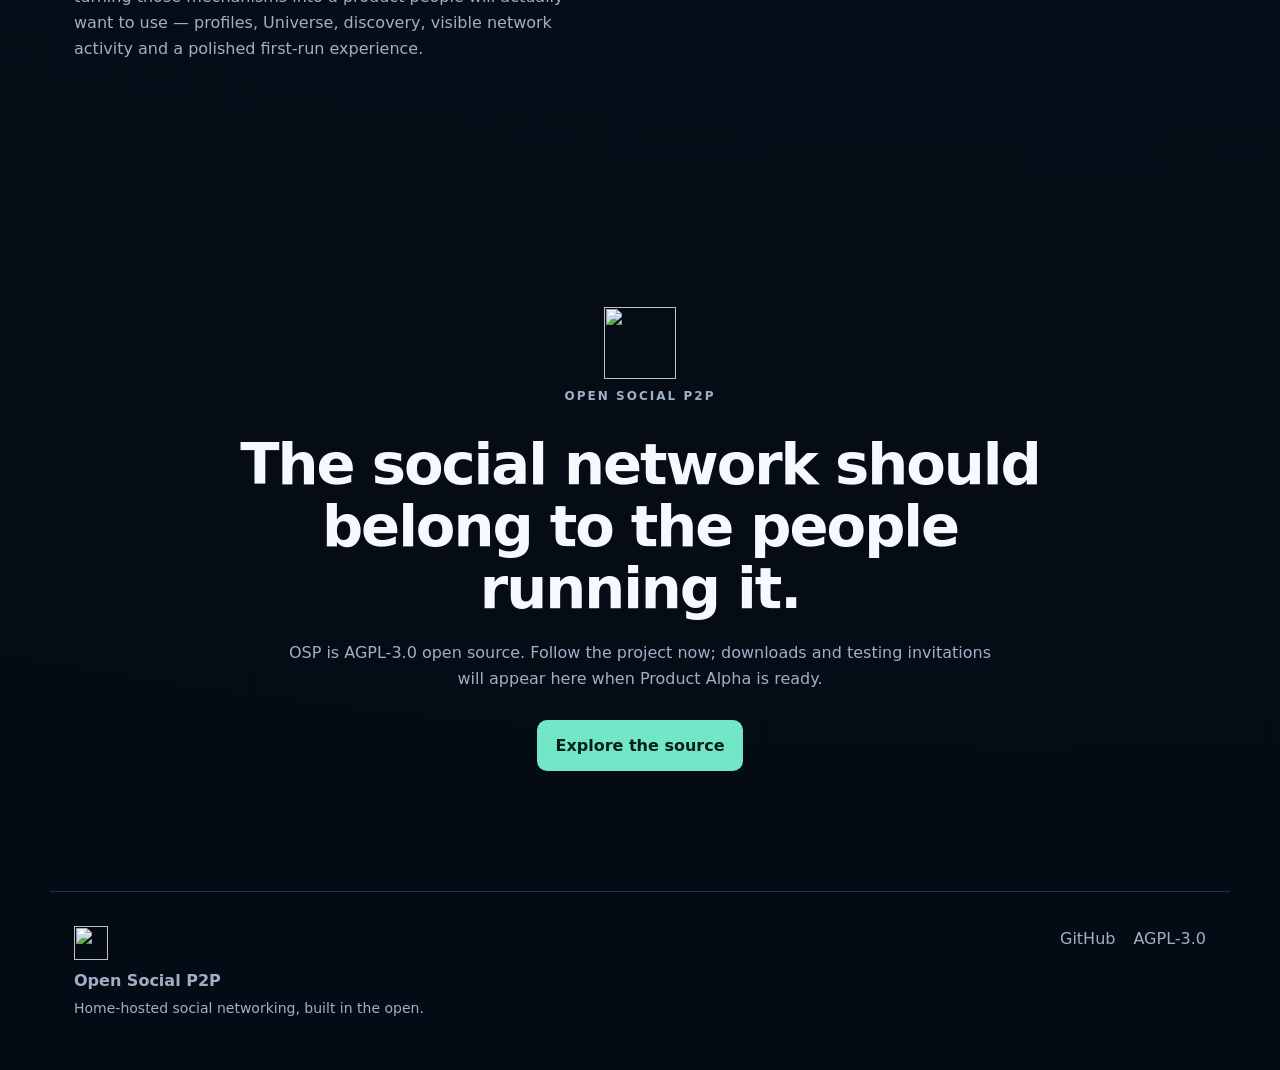
==== commit 0855a702: "Remove numbered labels from principle cards" ====
--- a/public/index.html
+++ b/public/index.html
@@ -65,17 +65,14 @@
 
     <section class="principles" aria-label="Core principles">
       <article>
-        <p class="number">01</p>
         <h2>Runs at home</h2>
         <p>Your identity and content live on hardware you control instead of existing only inside a corporation's account system.</p>
       </article>
       <article>
-        <p class="number">02</p>
         <h2>No corporate feed owner</h2>
         <p>OSP can use algorithms for search, discovery and Universe, but there is no central company tuning one global feed for advertising or engagement.</p>
       </article>
       <article>
-        <p class="number">03</p>
         <h2>People carry the network</h2>
         <p>Participating nodes can keep and serve verified copies of public content, so distribution does not depend on one company's media data center.</p>
       </article>
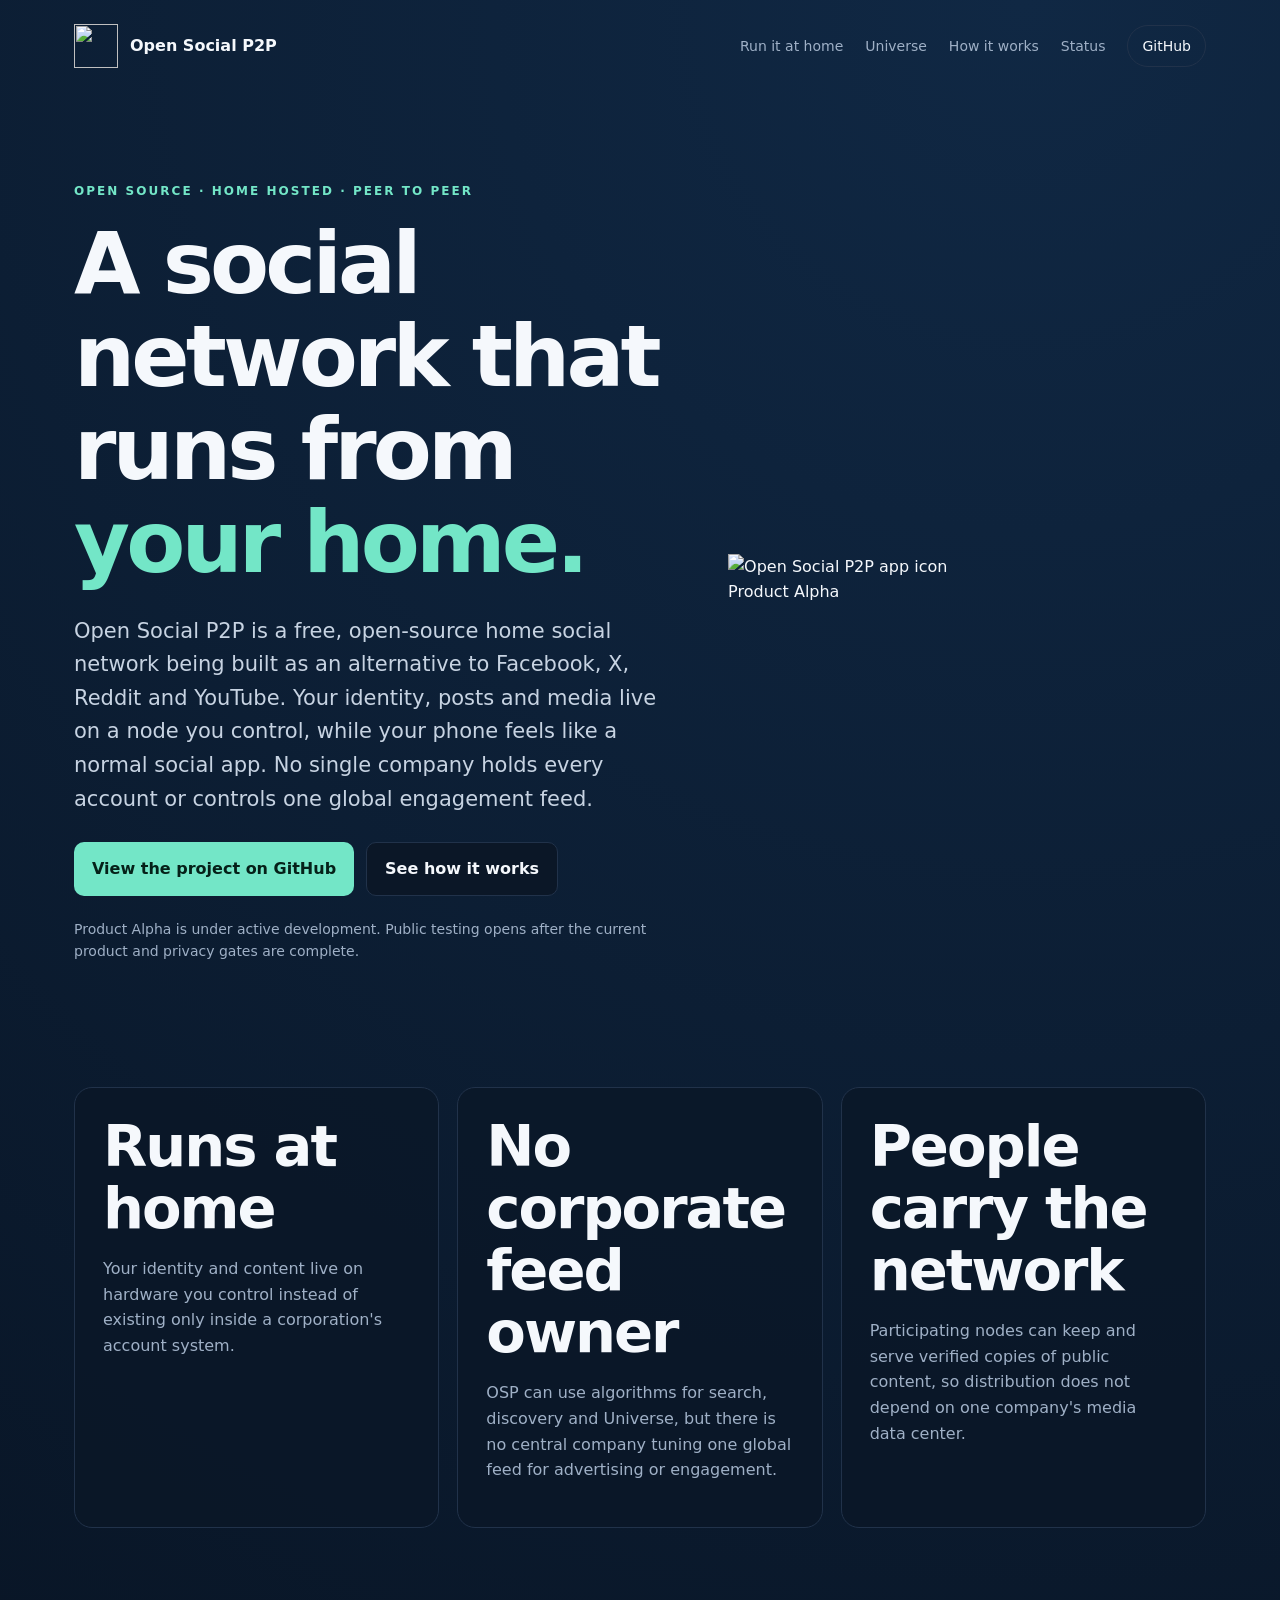
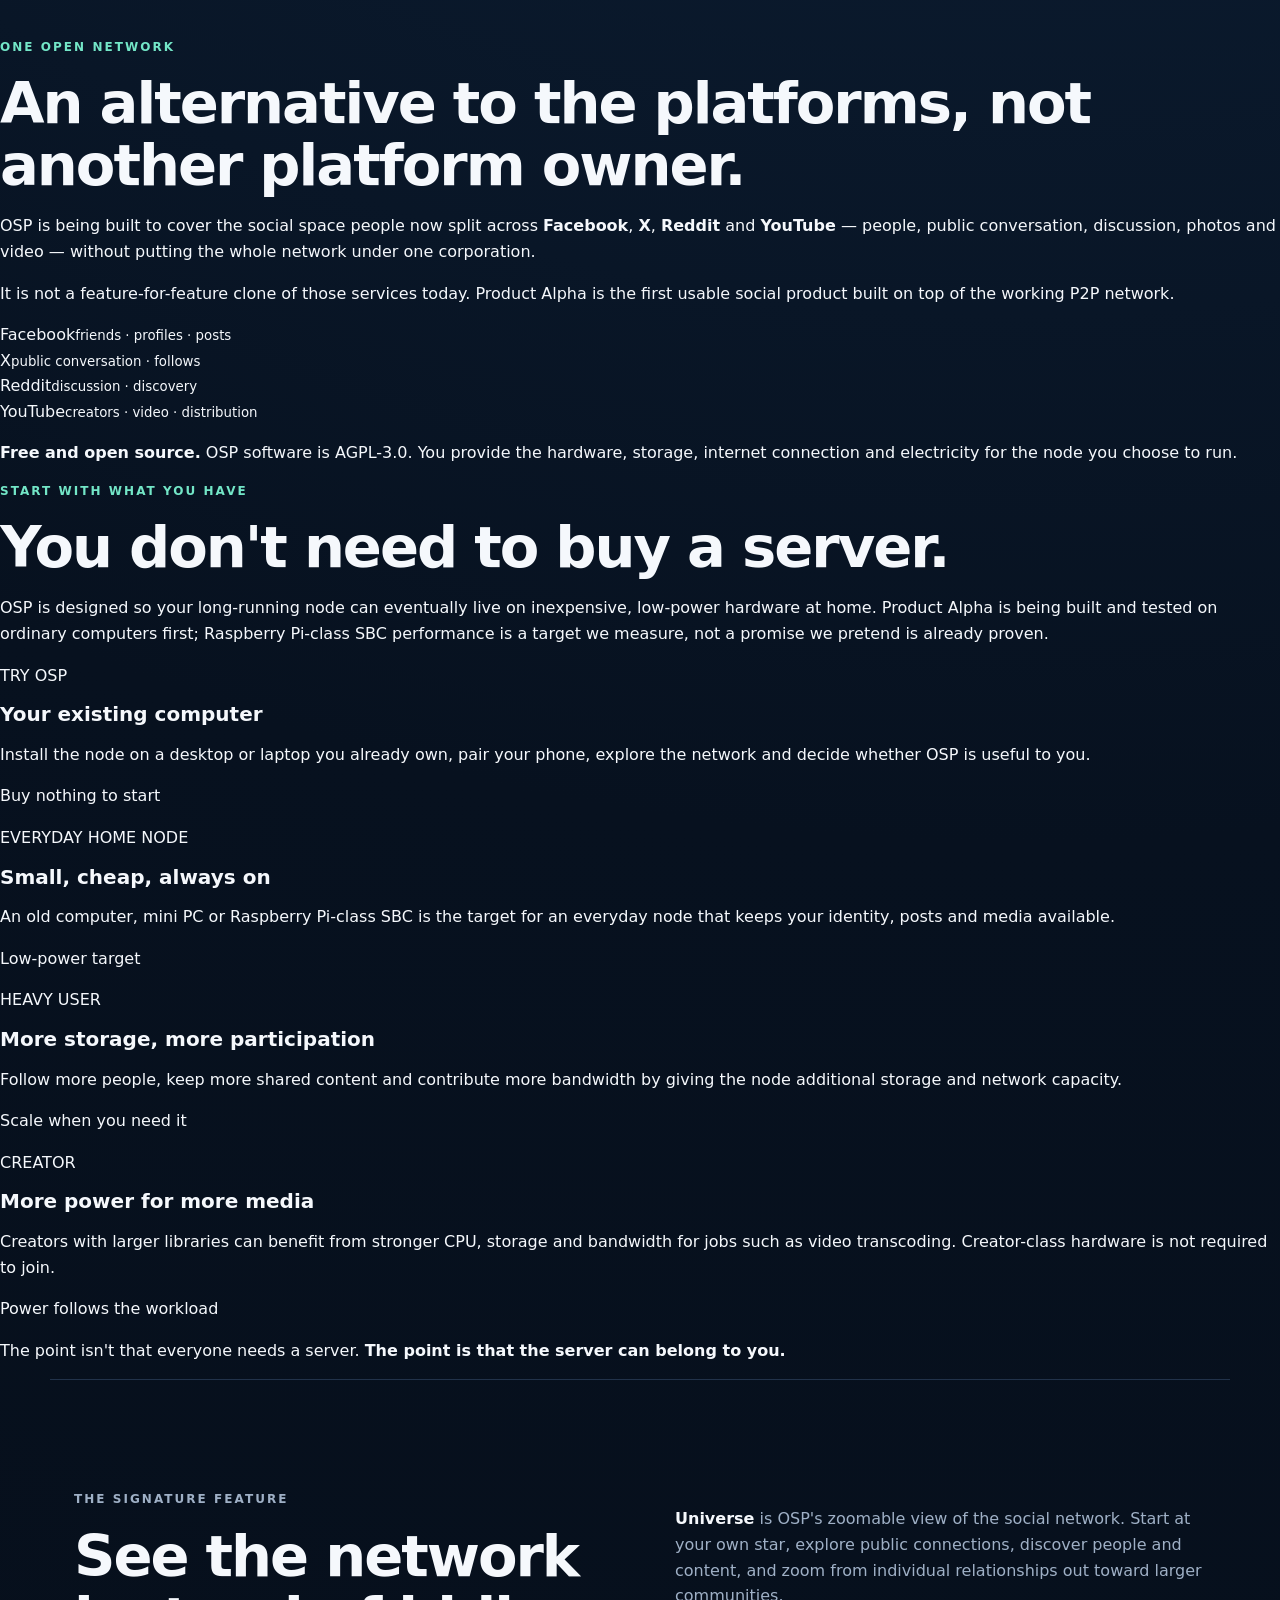
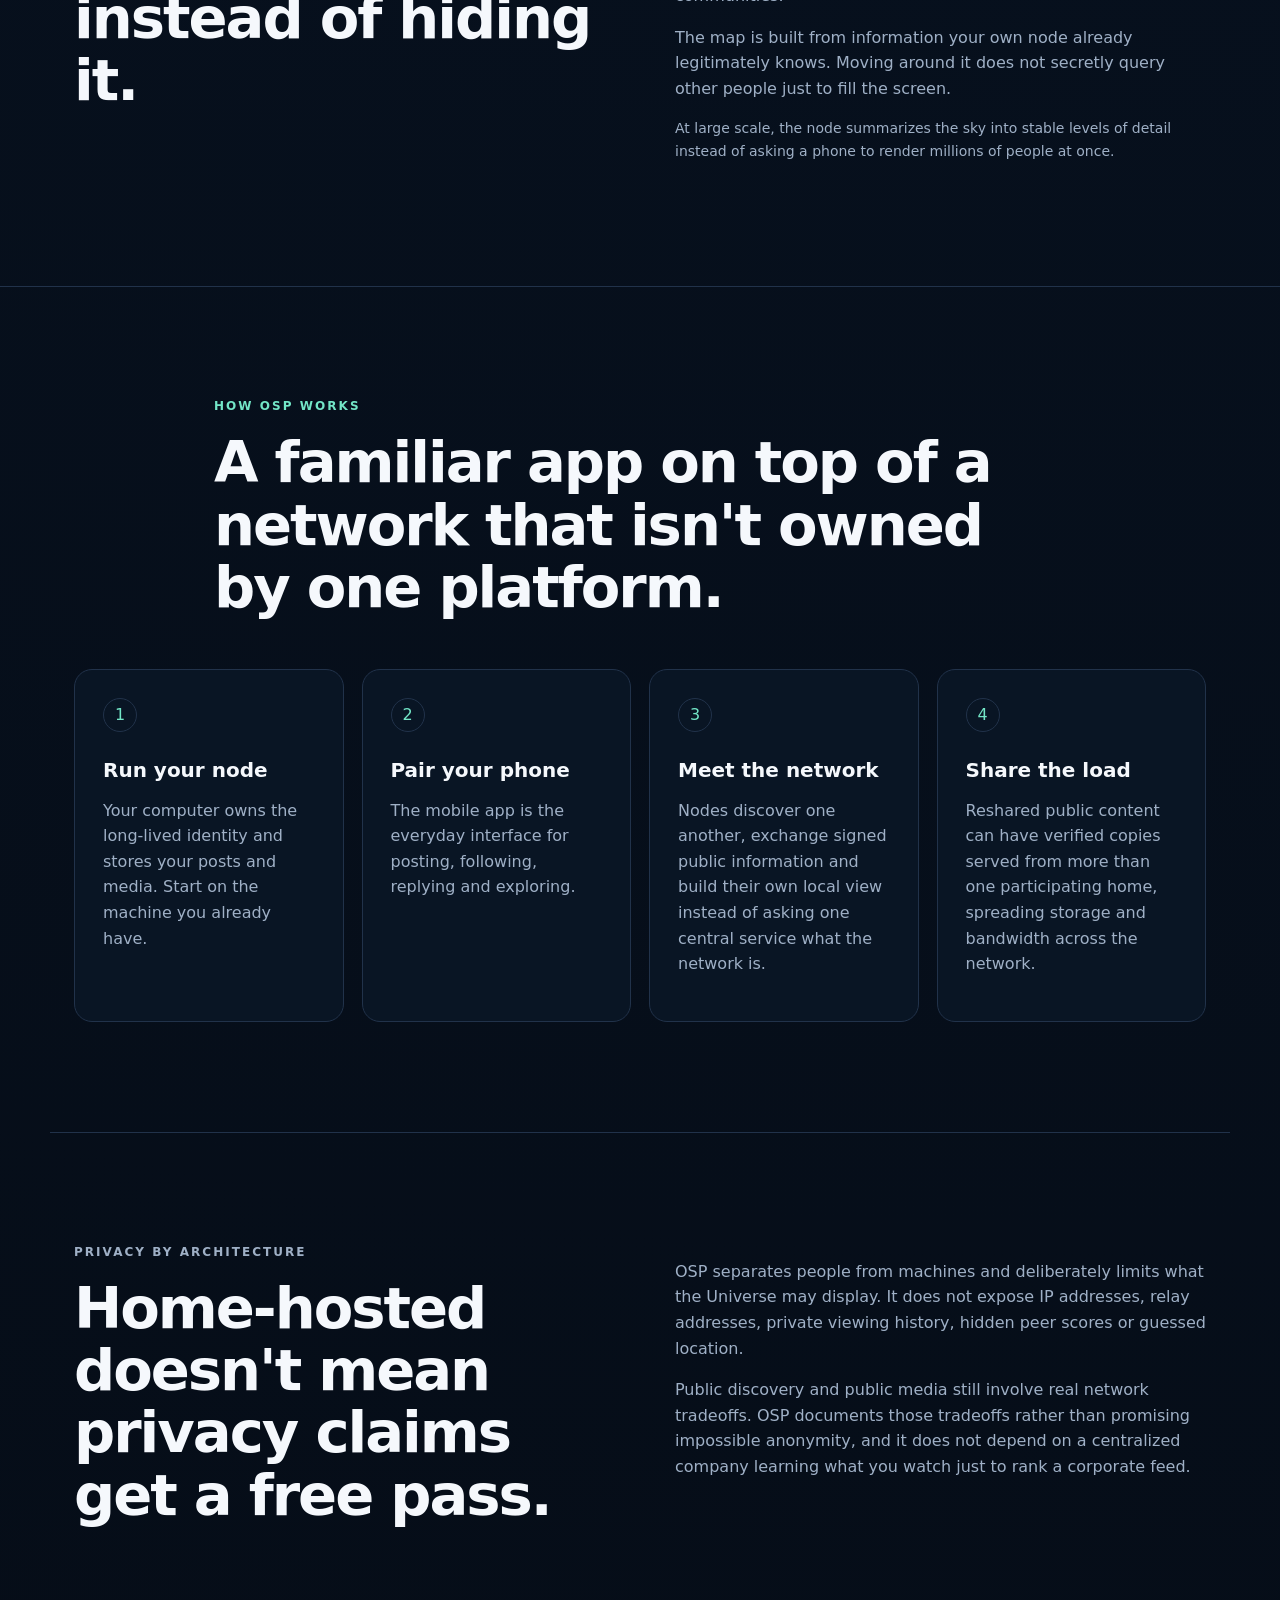
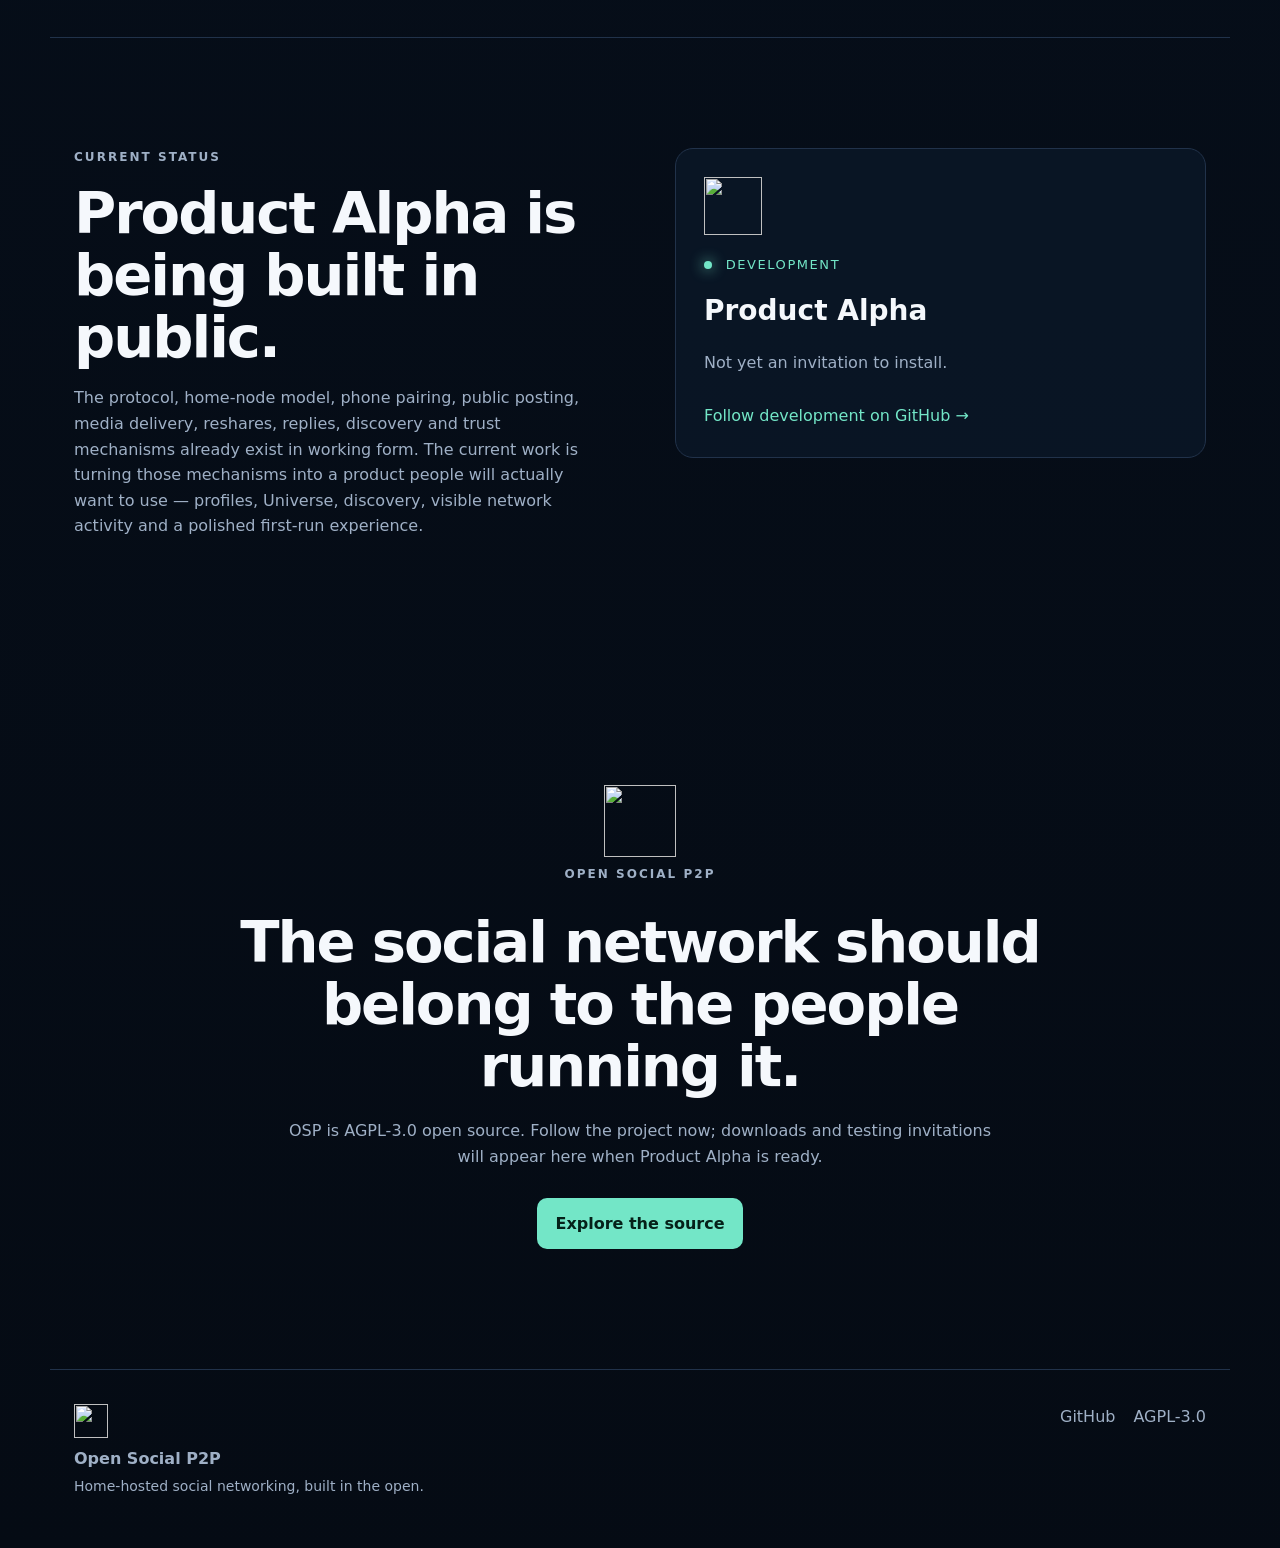
==== commit 77072edd: "Position OSP as free alternative to major social platforms" ====
--- a/public/index.html
+++ b/public/index.html
@@ -3,8 +3,8 @@
 <head>
   <meta charset="utf-8">
   <meta name="viewport" content="width=device-width, initial-scale=1">
-  <title>Open Social P2P — Your social network, running from home</title>
-  <meta name="description" content="Open Social P2P is a home social network: your identity, posts and media live on hardware you control, with peer-to-peer distribution and no corporate-controlled global feed.">
+  <title>Open Social P2P — A free, home-hosted alternative to Facebook, X, Reddit and YouTube</title>
+  <meta name="description" content="Open Social P2P is a free, open-source, home-hosted social network being built as an alternative to Facebook, X, Reddit and YouTube. Your identity, posts and media live on hardware you control.">
   <meta name="theme-color" content="#070b22">
   <link rel="canonical" href="https://osp2p.com/">
   <link rel="icon" type="image/png" href="https://raw.githubusercontent.com/Jayotis/open-social-p2p/main/app/ios/Runner/Assets.xcassets/AppIcon.appiconset/Icon-App-60x60%403x.png">
@@ -12,7 +12,7 @@
   <link rel="stylesheet" href="/styles.css">
   <meta property="og:type" content="website">
   <meta property="og:title" content="Open Social P2P">
-  <meta property="og:description" content="A social network that runs from your home computer.">
+  <meta property="og:description" content="A free, open-source social network that runs from home — being built as an alternative to Facebook, X, Reddit and YouTube.">
   <meta property="og:url" content="https://osp2p.com/">
   <meta name="twitter:card" content="summary">
 </head>
@@ -40,7 +40,8 @@
         <p class="eyebrow">OPEN SOURCE · HOME HOSTED · PEER TO PEER</p>
         <h1>A social network that runs from <span class="gradient-text">your home.</span></h1>
         <p class="lede">
-          Open Social P2P is a home social network. Your identity, posts and media live on a node you control, while your phone feels like a normal social app.
+          Open Social P2P is a free, open-source home social network being built as an alternative to Facebook, X, Reddit and YouTube.
+          Your identity, posts and media live on a node you control, while your phone feels like a normal social app.
           No single company holds every account or controls one global engagement feed.
         </p>
         <div class="hero-actions">
@@ -78,6 +79,26 @@
       </article>
     </section>
 
+    <section class="alternatives" aria-labelledby="alternatives-title">
+      <div class="alternatives-copy">
+        <p class="eyebrow">ONE OPEN NETWORK</p>
+        <h2 id="alternatives-title">An alternative to the platforms, not another platform owner.</h2>
+        <p>
+          OSP is being built to cover the social space people now split across <strong>Facebook</strong>, <strong>X</strong>, <strong>Reddit</strong> and <strong>YouTube</strong> — people, public conversation, discussion, photos and video — without putting the whole network under one corporation.
+        </p>
+        <p>
+          It is not a feature-for-feature clone of those services today. Product Alpha is the first usable social product built on top of the working P2P network.
+        </p>
+      </div>
+      <div class="platform-grid" aria-label="Platforms OSP is intended to offer an alternative to">
+        <div><span>Facebook</span><small>friends · profiles · posts</small></div>
+        <div><span>X</span><small>public conversation · follows</small></div>
+        <div><span>Reddit</span><small>discussion · discovery</small></div>
+        <div><span>YouTube</span><small>creators · video · distribution</small></div>
+      </div>
+      <p class="free-note"><strong>Free and open source.</strong> OSP software is AGPL-3.0. You provide the hardware, storage, internet connection and electricity for the node you choose to run.</p>
+    </section>
+
     <section id="hardware" class="hardware">
       <div class="hardware-intro">
         <div>
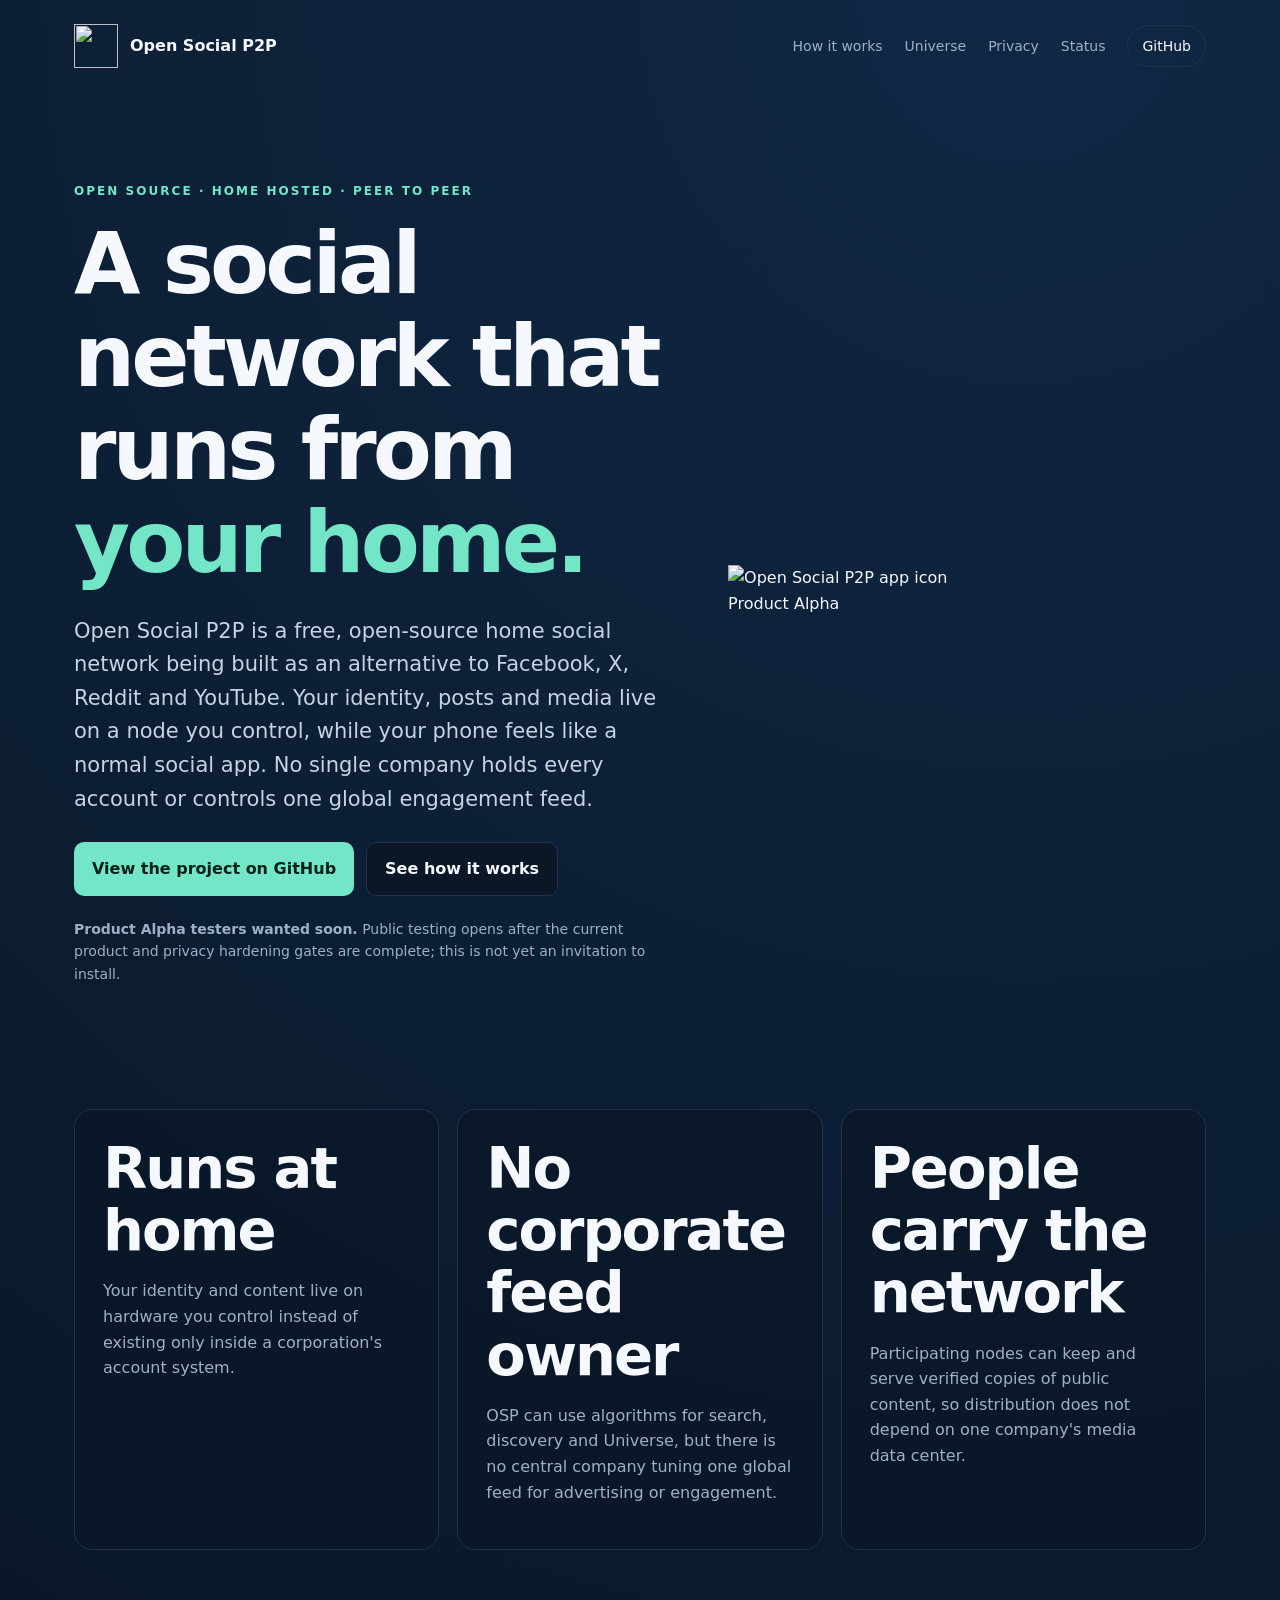
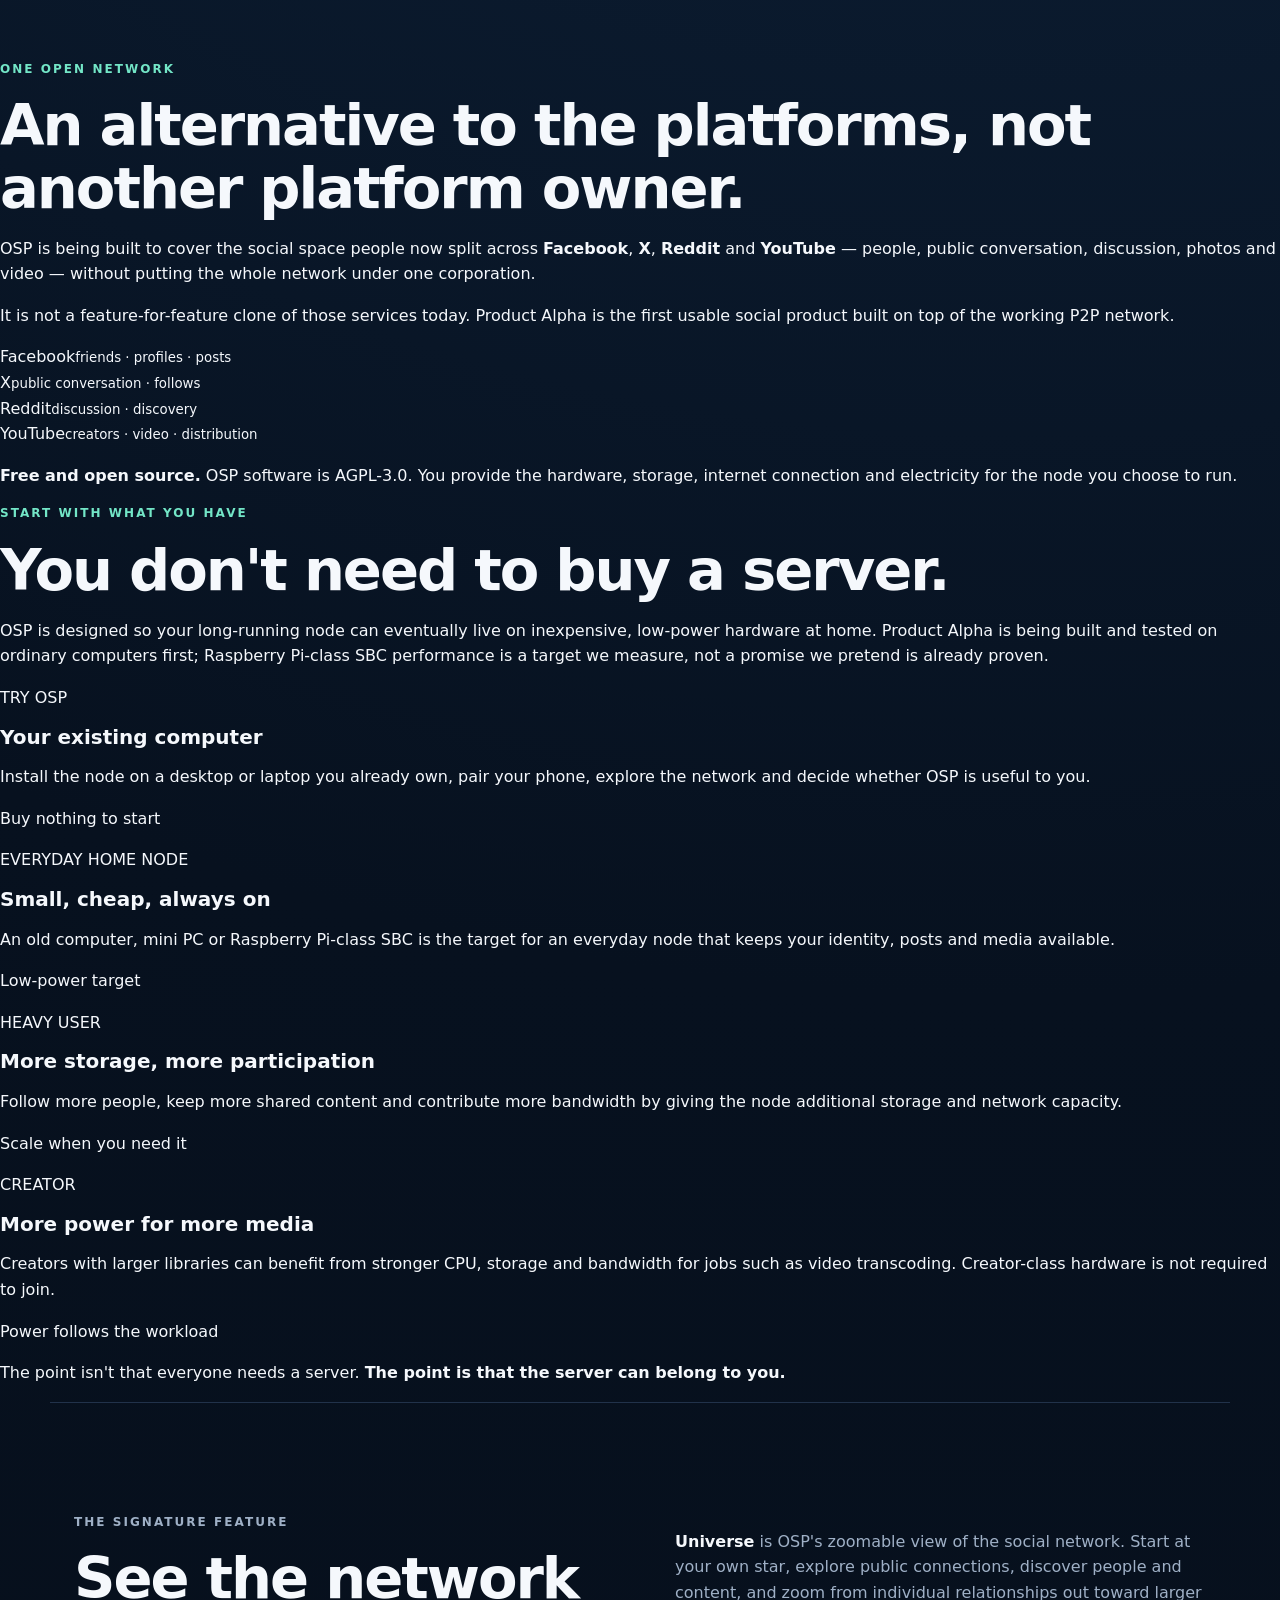
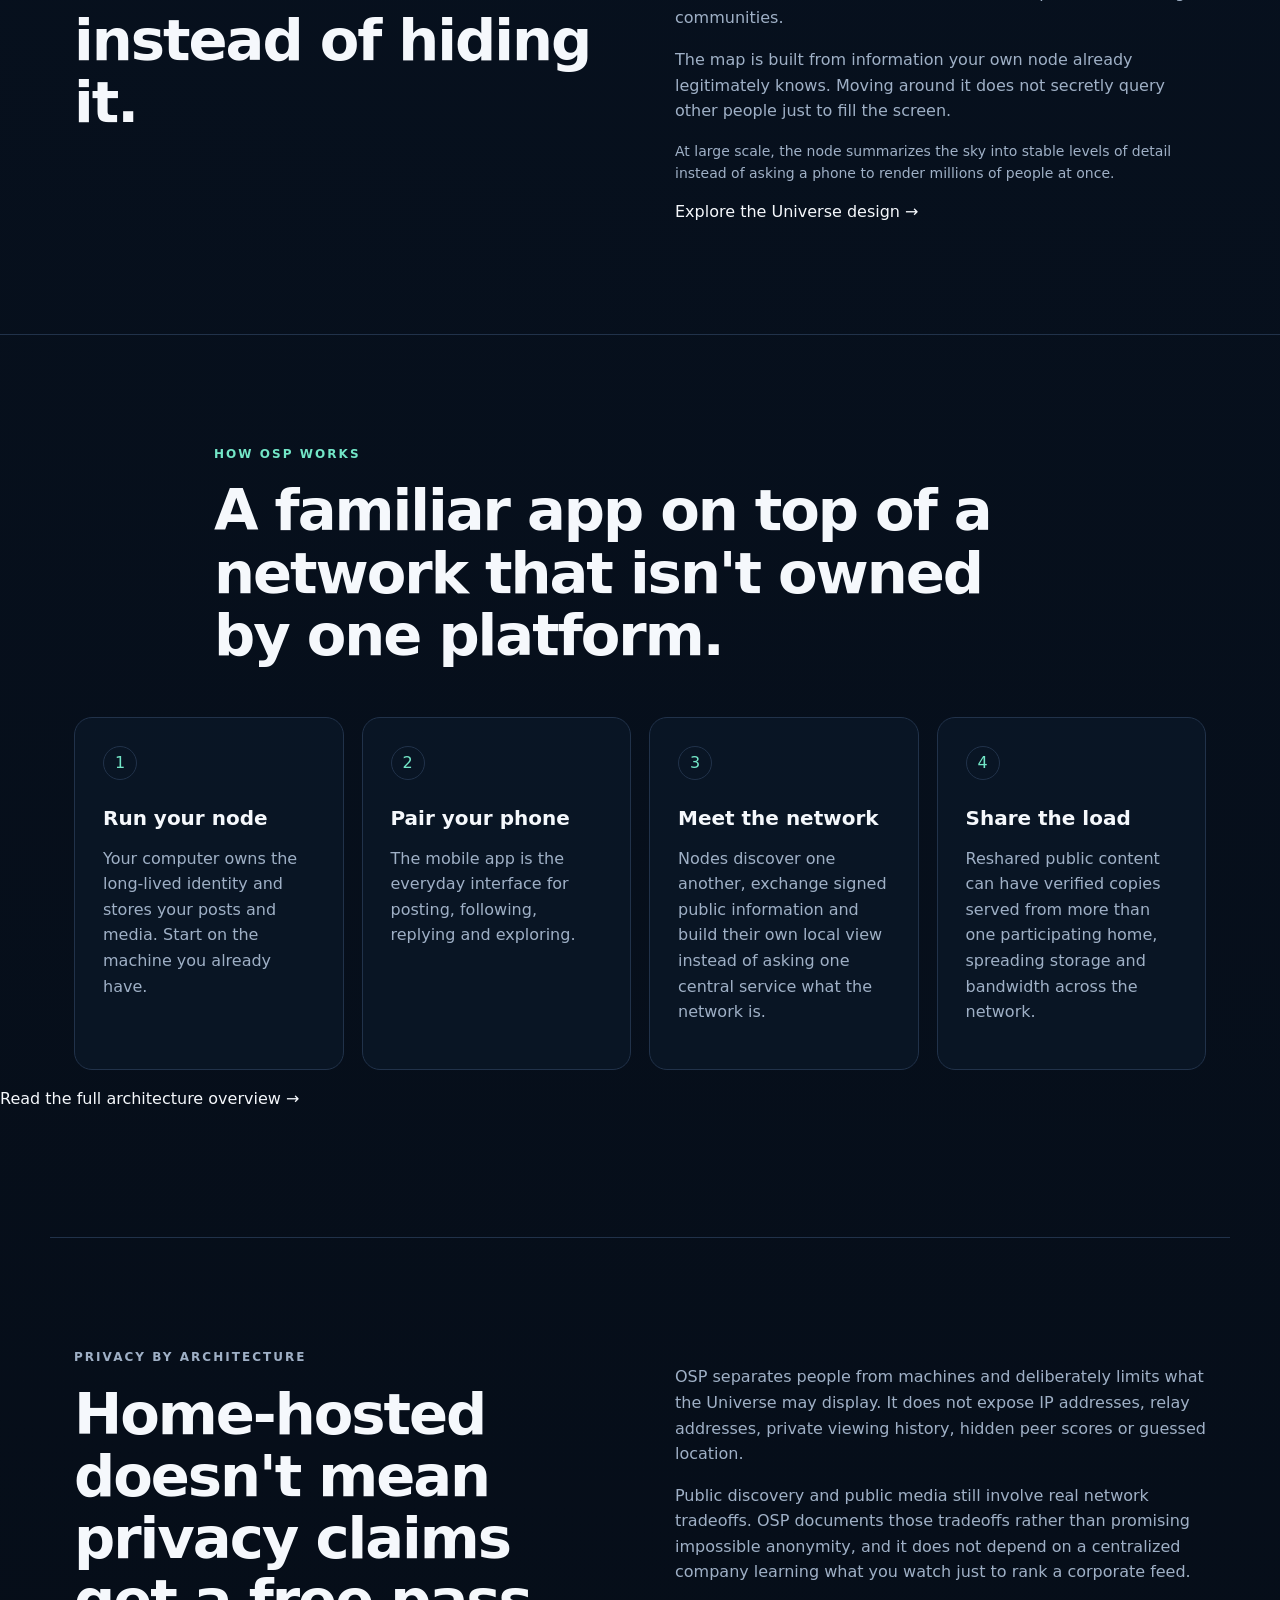
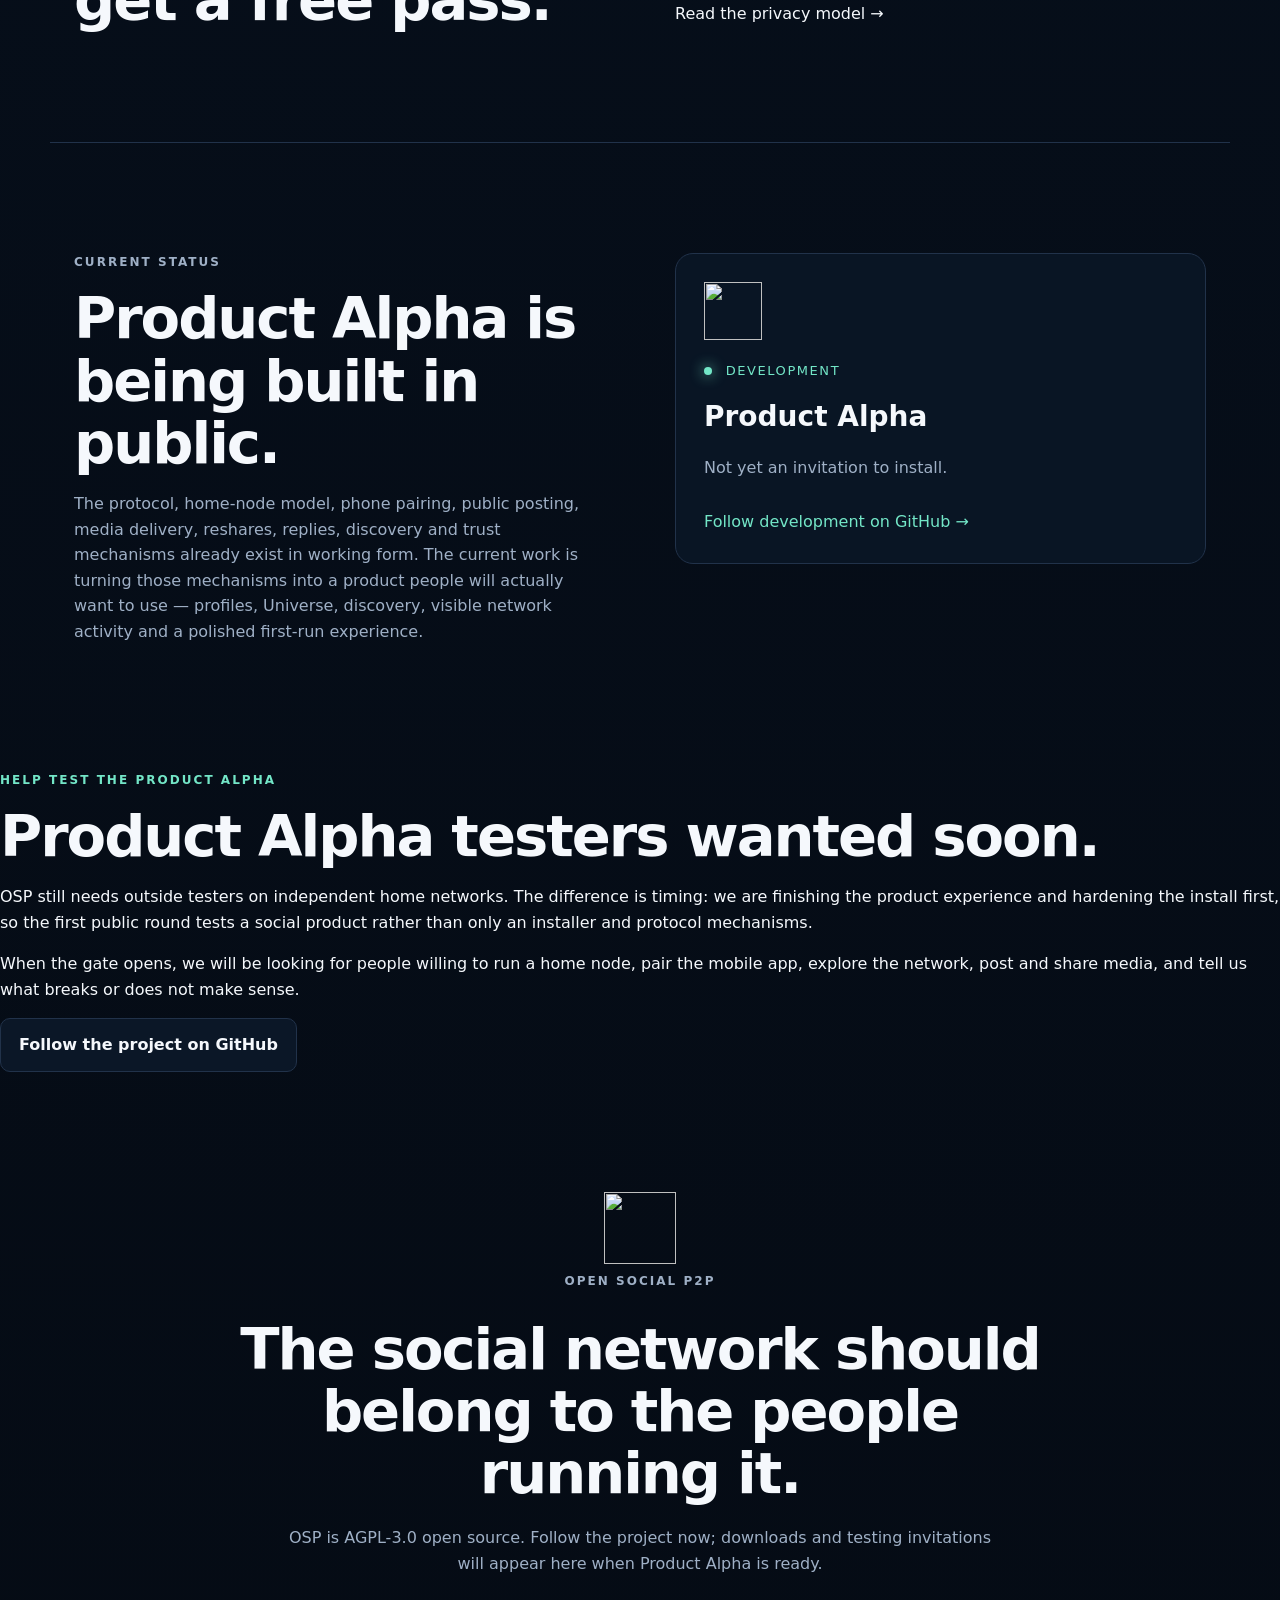
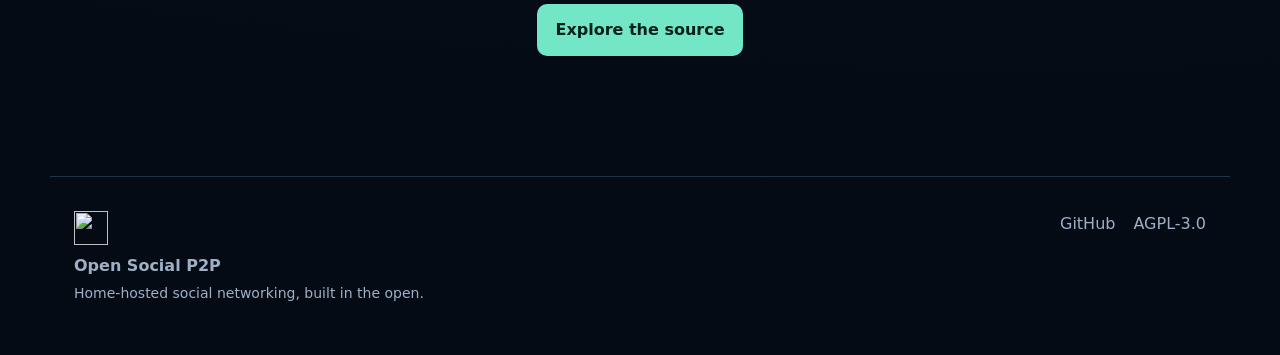
==== commit 92fc60b7: "Prepare homepage for search and Product Alpha testers" ====
--- a/public/index.html
+++ b/public/index.html
@@ -3,18 +3,56 @@
 <head>
   <meta charset="utf-8">
   <meta name="viewport" content="width=device-width, initial-scale=1">
-  <title>Open Social P2P — A free, home-hosted alternative to Facebook, X, Reddit and YouTube</title>
-  <meta name="description" content="Open Social P2P is a free, open-source, home-hosted social network being built as an alternative to Facebook, X, Reddit and YouTube. Your identity, posts and media live on hardware you control.">
+  <title>Open Social P2P | A home-hosted social network</title>
+  <meta name="description" content="Free, open-source, home-hosted social networking being built as an alternative to Facebook, X, Reddit and YouTube — with your identity and media on hardware you control.">
   <meta name="theme-color" content="#070b22">
   <link rel="canonical" href="https://osp2p.com/">
   <link rel="icon" type="image/png" href="https://raw.githubusercontent.com/Jayotis/open-social-p2p/main/app/ios/Runner/Assets.xcassets/AppIcon.appiconset/Icon-App-60x60%403x.png">
   <link rel="apple-touch-icon" href="https://raw.githubusercontent.com/Jayotis/open-social-p2p/main/app/ios/Runner/Assets.xcassets/AppIcon.appiconset/Icon-App-60x60%403x.png">
   <link rel="stylesheet" href="/styles.css">
   <meta property="og:type" content="website">
-  <meta property="og:title" content="Open Social P2P">
-  <meta property="og:description" content="A free, open-source social network that runs from home — being built as an alternative to Facebook, X, Reddit and YouTube.">
+  <meta property="og:title" content="Open Social P2P — Your social network, running from home">
+  <meta property="og:description" content="Free and open source. A home-hosted alternative to Facebook, X, Reddit and YouTube, built around hardware you control.">
   <meta property="og:url" content="https://osp2p.com/">
-  <meta name="twitter:card" content="summary">
+  <meta property="og:site_name" content="Open Social P2P">
+  <meta property="og:image" content="https://raw.githubusercontent.com/Jayotis/open-social-p2p/main/app/ios/Runner/Assets.xcassets/AppIcon.appiconset/Icon-App-1024x1024%401x.png">
+  <meta property="og:image:width" content="1024">
+  <meta property="og:image:height" content="1024">
+  <meta property="og:image:alt" content="Open Social P2P network icon">
+  <meta name="twitter:card" content="summary_large_image">
+  <meta name="twitter:title" content="Open Social P2P — Your social network, running from home">
+  <meta name="twitter:description" content="Free, open source, home hosted and peer to peer.">
+  <meta name="twitter:image" content="https://raw.githubusercontent.com/Jayotis/open-social-p2p/main/app/ios/Runner/Assets.xcassets/AppIcon.appiconset/Icon-App-1024x1024%401x.png">
+  <script type="application/ld+json">
+  {
+    "@context": "https://schema.org",
+    "@graph": [
+      {
+        "@type": "WebSite",
+        "@id": "https://osp2p.com/#website",
+        "url": "https://osp2p.com/",
+        "name": "Open Social P2P",
+        "alternateName": "OSP",
+        "description": "A free, open-source, home-hosted peer-to-peer social network.",
+        "inLanguage": "en"
+      },
+      {
+        "@type": "SoftwareApplication",
+        "@id": "https://osp2p.com/#software",
+        "name": "Open Social P2P",
+        "alternateName": "OSP",
+        "url": "https://osp2p.com/",
+        "codeRepository": "https://github.com/Jayotis/open-social-p2p",
+        "license": "https://www.gnu.org/licenses/agpl-3.0.html",
+        "applicationCategory": "SocialNetworkingApplication",
+        "operatingSystem": "Linux, Android, iOS",
+        "isAccessibleForFree": true,
+        "description": "A home-hosted peer-to-peer social network being built as an alternative to Facebook, X, Reddit and YouTube.",
+        "image": "https://raw.githubusercontent.com/Jayotis/open-social-p2p/main/app/ios/Runner/Assets.xcassets/AppIcon.appiconset/Icon-App-1024x1024%401x.png"
+      }
+    ]
+  }
+  </script>
 </head>
 <body>
   <div class="ambient ambient-one" aria-hidden="true"></div>
@@ -26,9 +64,9 @@
       <span>Open Social P2P</span>
     </a>
     <nav aria-label="Primary navigation">
-      <a href="#hardware">Run it at home</a>
-      <a href="#universe">Universe</a>
-      <a href="#how">How it works</a>
+      <a href="/how-it-works/">How it works</a>
+      <a href="/universe/">Universe</a>
+      <a href="/privacy/">Privacy</a>
       <a href="#status">Status</a>
       <a class="nav-github" href="https://github.com/Jayotis/open-social-p2p">GitHub</a>
     </nav>
@@ -46,9 +84,9 @@
         </p>
         <div class="hero-actions">
           <a class="button primary" href="https://github.com/Jayotis/open-social-p2p">View the project on GitHub</a>
-          <a class="button secondary" href="#how">See how it works</a>
+          <a class="button secondary" href="/how-it-works/">See how it works</a>
         </div>
-        <p class="alpha-note">Product Alpha is under active development. Public testing opens after the current product and privacy gates are complete.</p>
+        <p class="alpha-note"><strong>Product Alpha testers wanted soon.</strong> Public testing opens after the current product and privacy hardening gates are complete; this is not yet an invitation to install.</p>
       </div>
 
       <div class="hero-visual" aria-label="Open Social P2P app icon">
@@ -158,6 +196,7 @@
         <p class="muted">
           At large scale, the node summarizes the sky into stable levels of detail instead of asking a phone to render millions of people at once.
         </p>
+        <a class="text-link" href="/universe/">Explore the Universe design →</a>
       </div>
     </section>
 
@@ -188,6 +227,7 @@
           <p>Reshared public content can have verified copies served from more than one participating home, spreading storage and bandwidth across the network.</p>
         </article>
       </div>
+      <p class="section-link"><a class="text-link" href="/how-it-works/">Read the full architecture overview →</a></p>
     </section>
 
     <section class="privacy split">
@@ -202,6 +242,7 @@
         <p>
           Public discovery and public media still involve real network tradeoffs. OSP documents those tradeoffs rather than promising impossible anonymity, and it does not depend on a centralized company learning what you watch just to rank a corporate feed.
         </p>
+        <a class="text-link" href="/privacy/">Read the privacy model →</a>
       </div>
     </section>
 
@@ -225,6 +266,22 @@
       </div>
     </section>
 
+    <section class="testers" id="testers">
+      <div>
+        <p class="eyebrow">HELP TEST THE PRODUCT ALPHA</p>
+        <h2>Product Alpha testers wanted soon.</h2>
+      </div>
+      <div>
+        <p>
+          OSP still needs outside testers on independent home networks. The difference is timing: we are finishing the product experience and hardening the install first, so the first public round tests a social product rather than only an installer and protocol mechanisms.
+        </p>
+        <p>
+          When the gate opens, we will be looking for people willing to run a home node, pair the mobile app, explore the network, post and share media, and tell us what breaks or does not make sense.
+        </p>
+        <a class="button secondary" href="https://github.com/Jayotis/open-social-p2p">Follow the project on GitHub</a>
+      </div>
+    </section>
+
     <section class="cta">
       <img class="cta-icon" src="https://raw.githubusercontent.com/Jayotis/open-social-p2p/main/app/ios/Runner/Assets.xcassets/AppIcon.appiconset/Icon-App-60x60%403x.png" width="72" height="72" alt="">
       <p class="eyebrow">OPEN SOCIAL P2P</p>
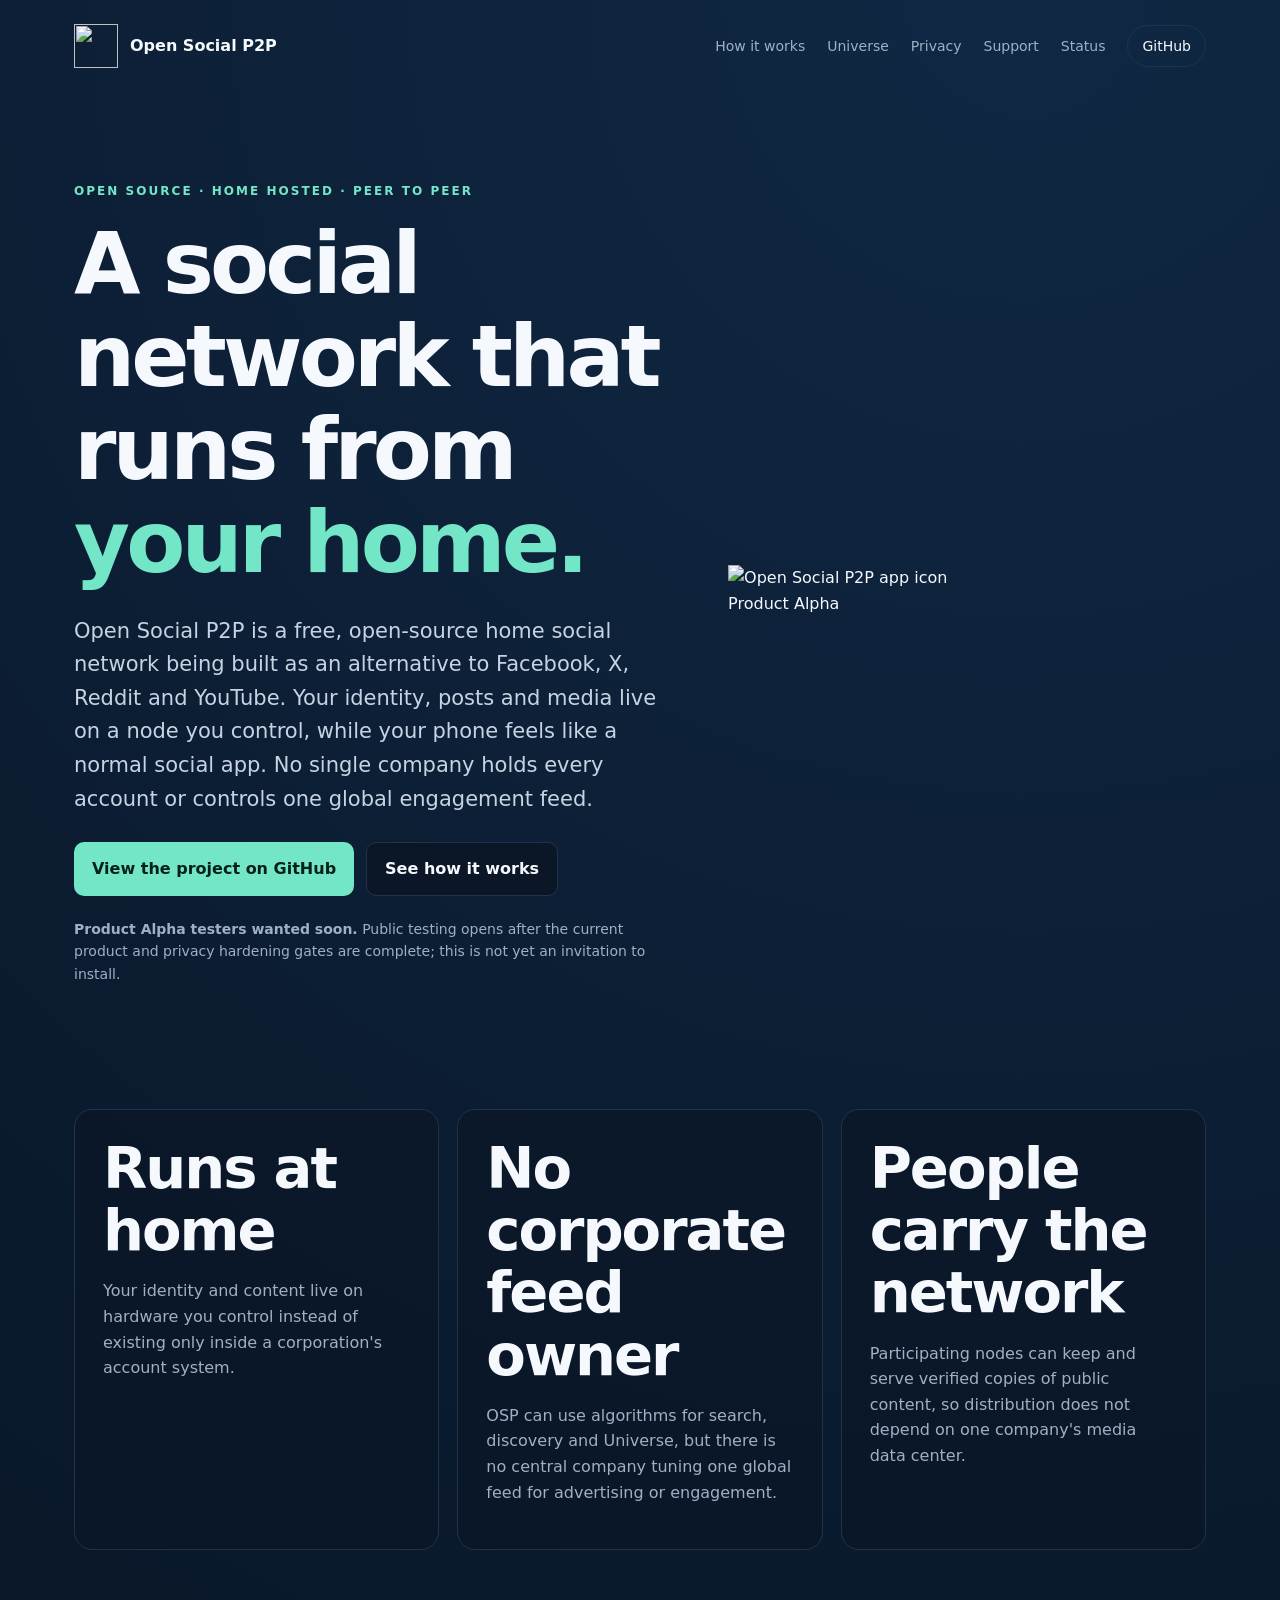
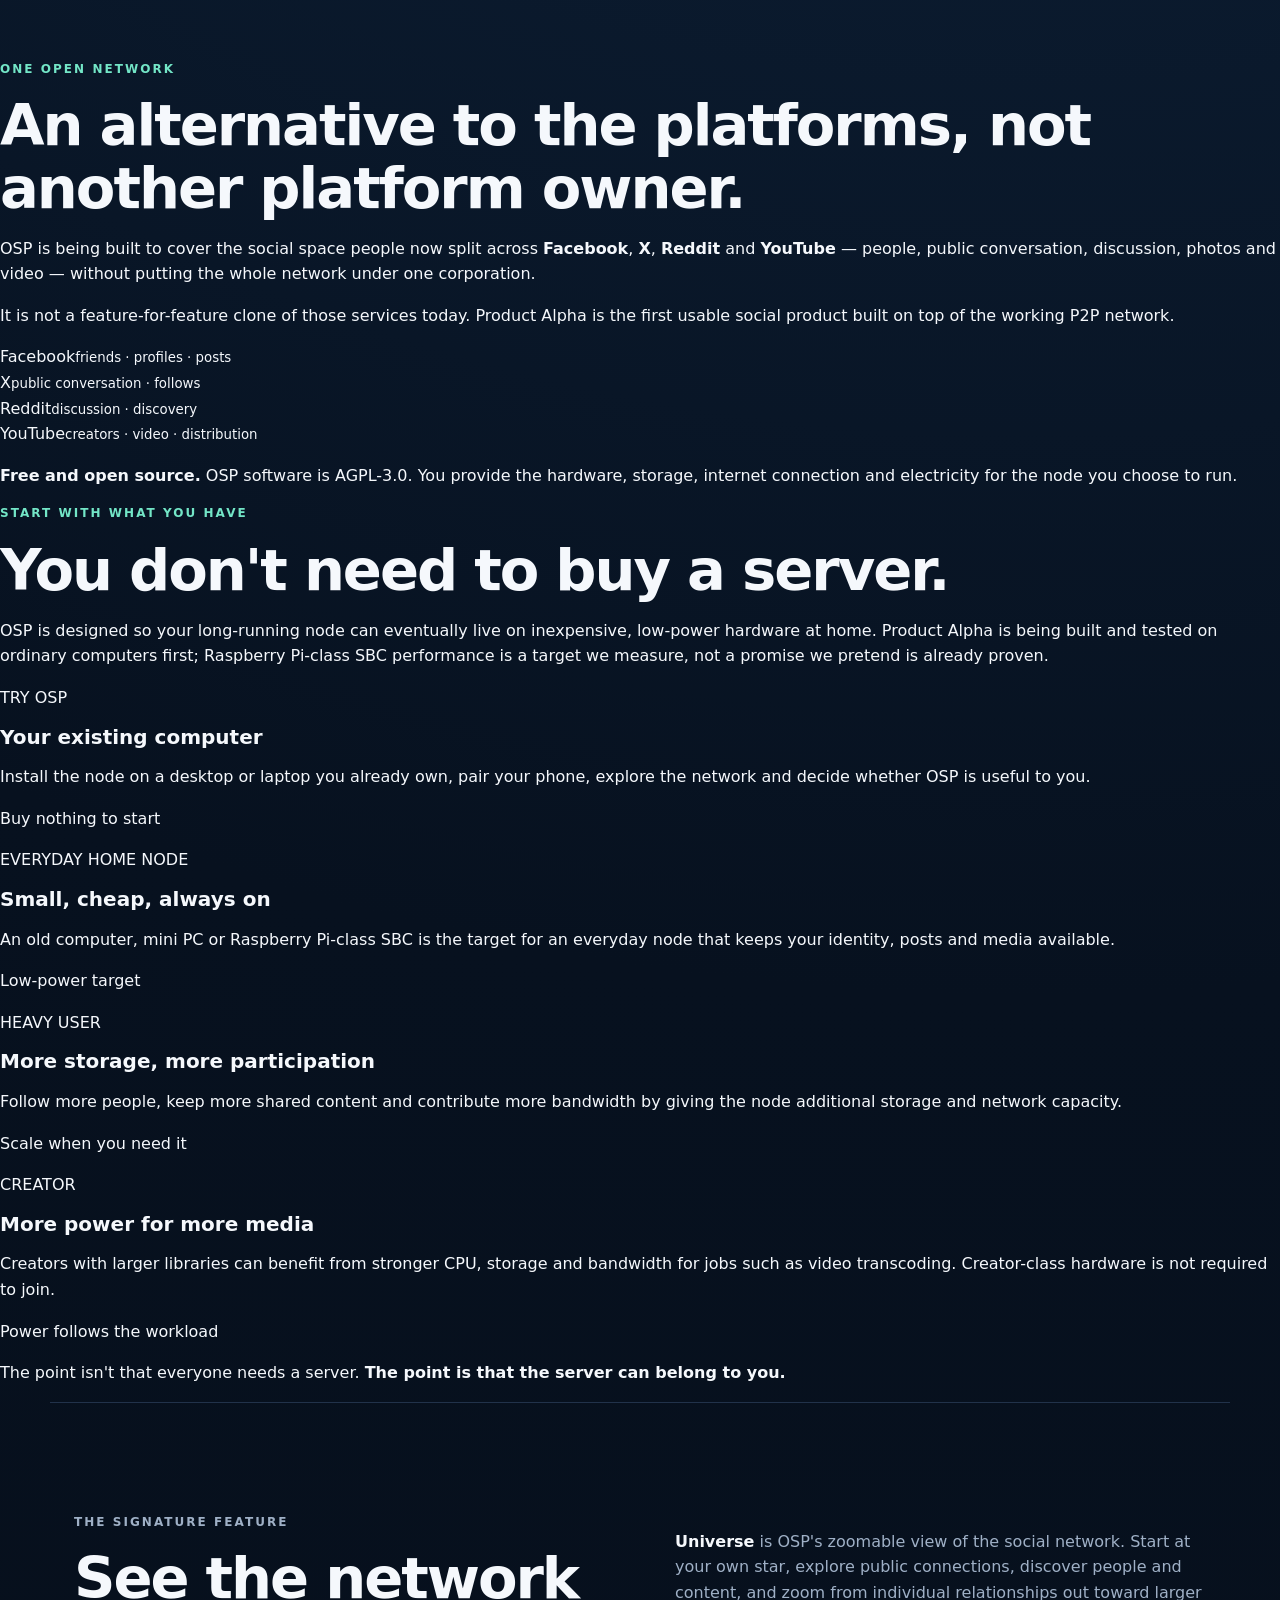
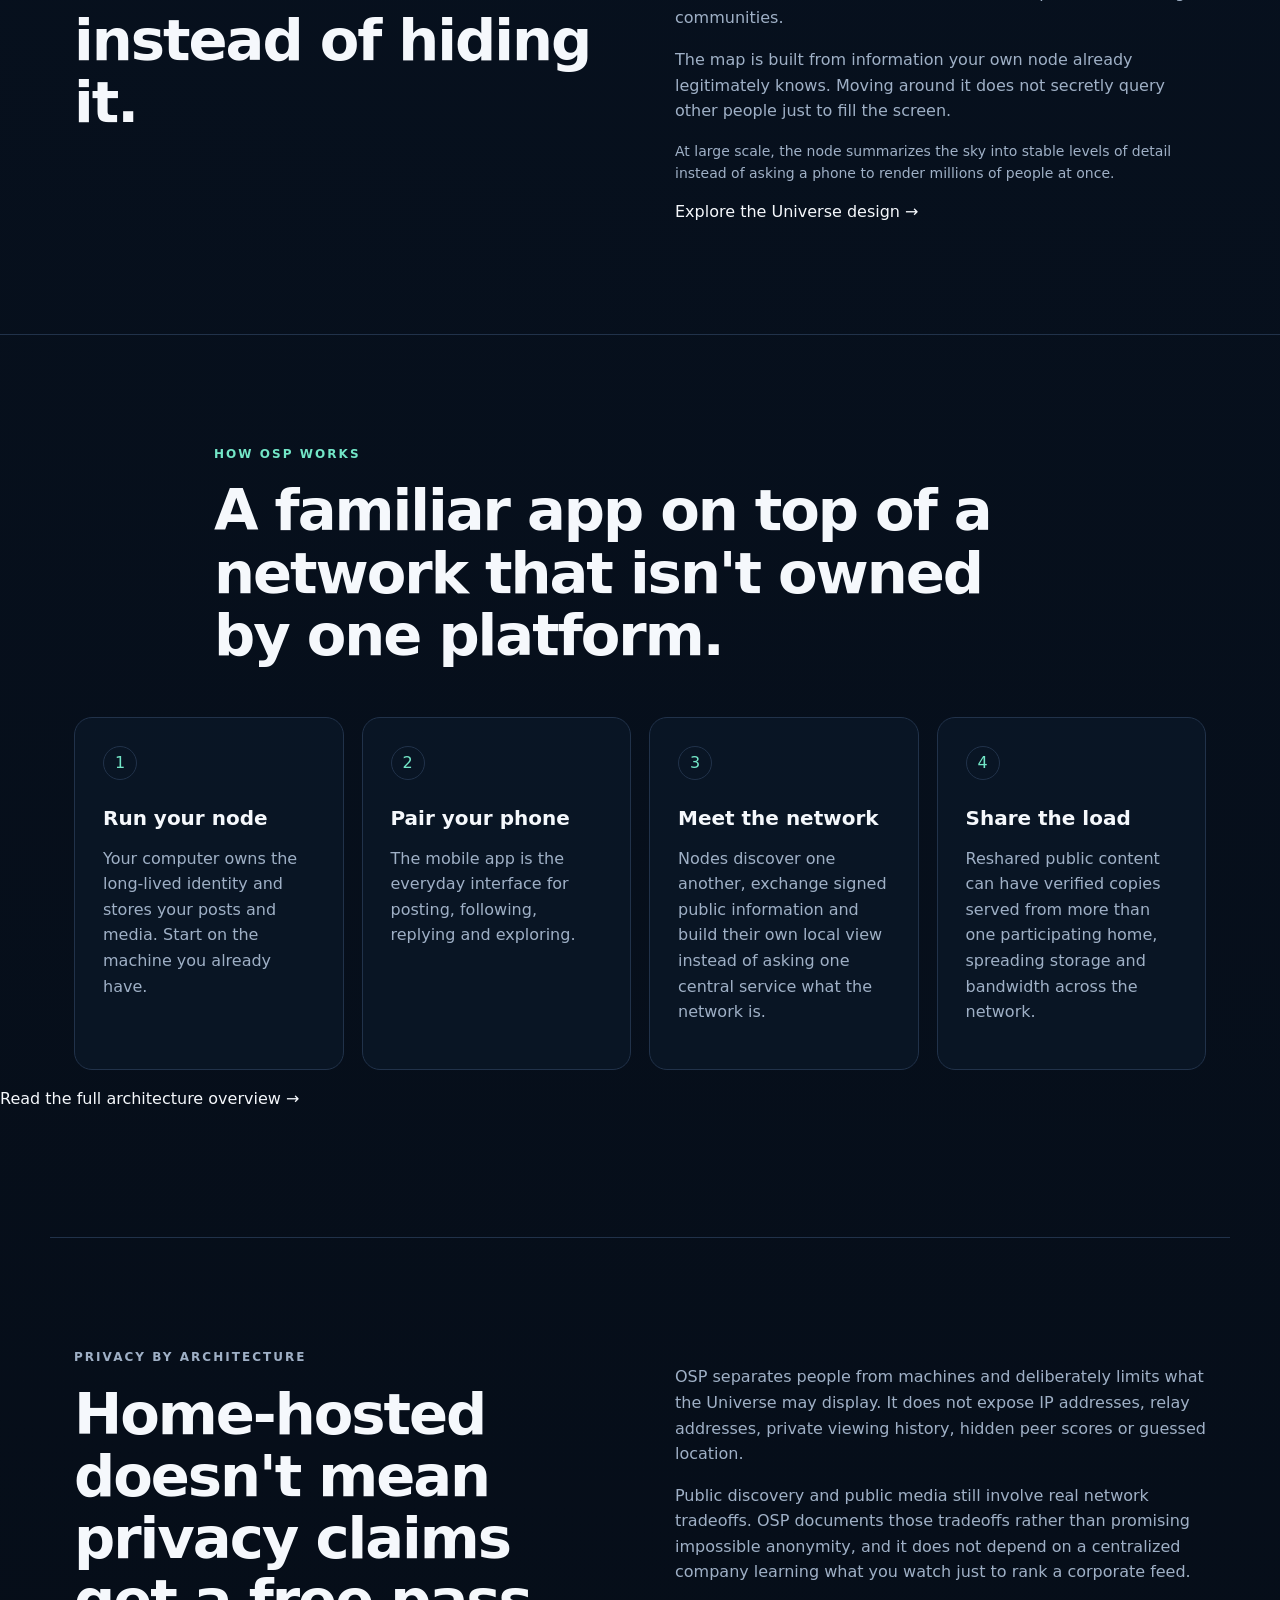
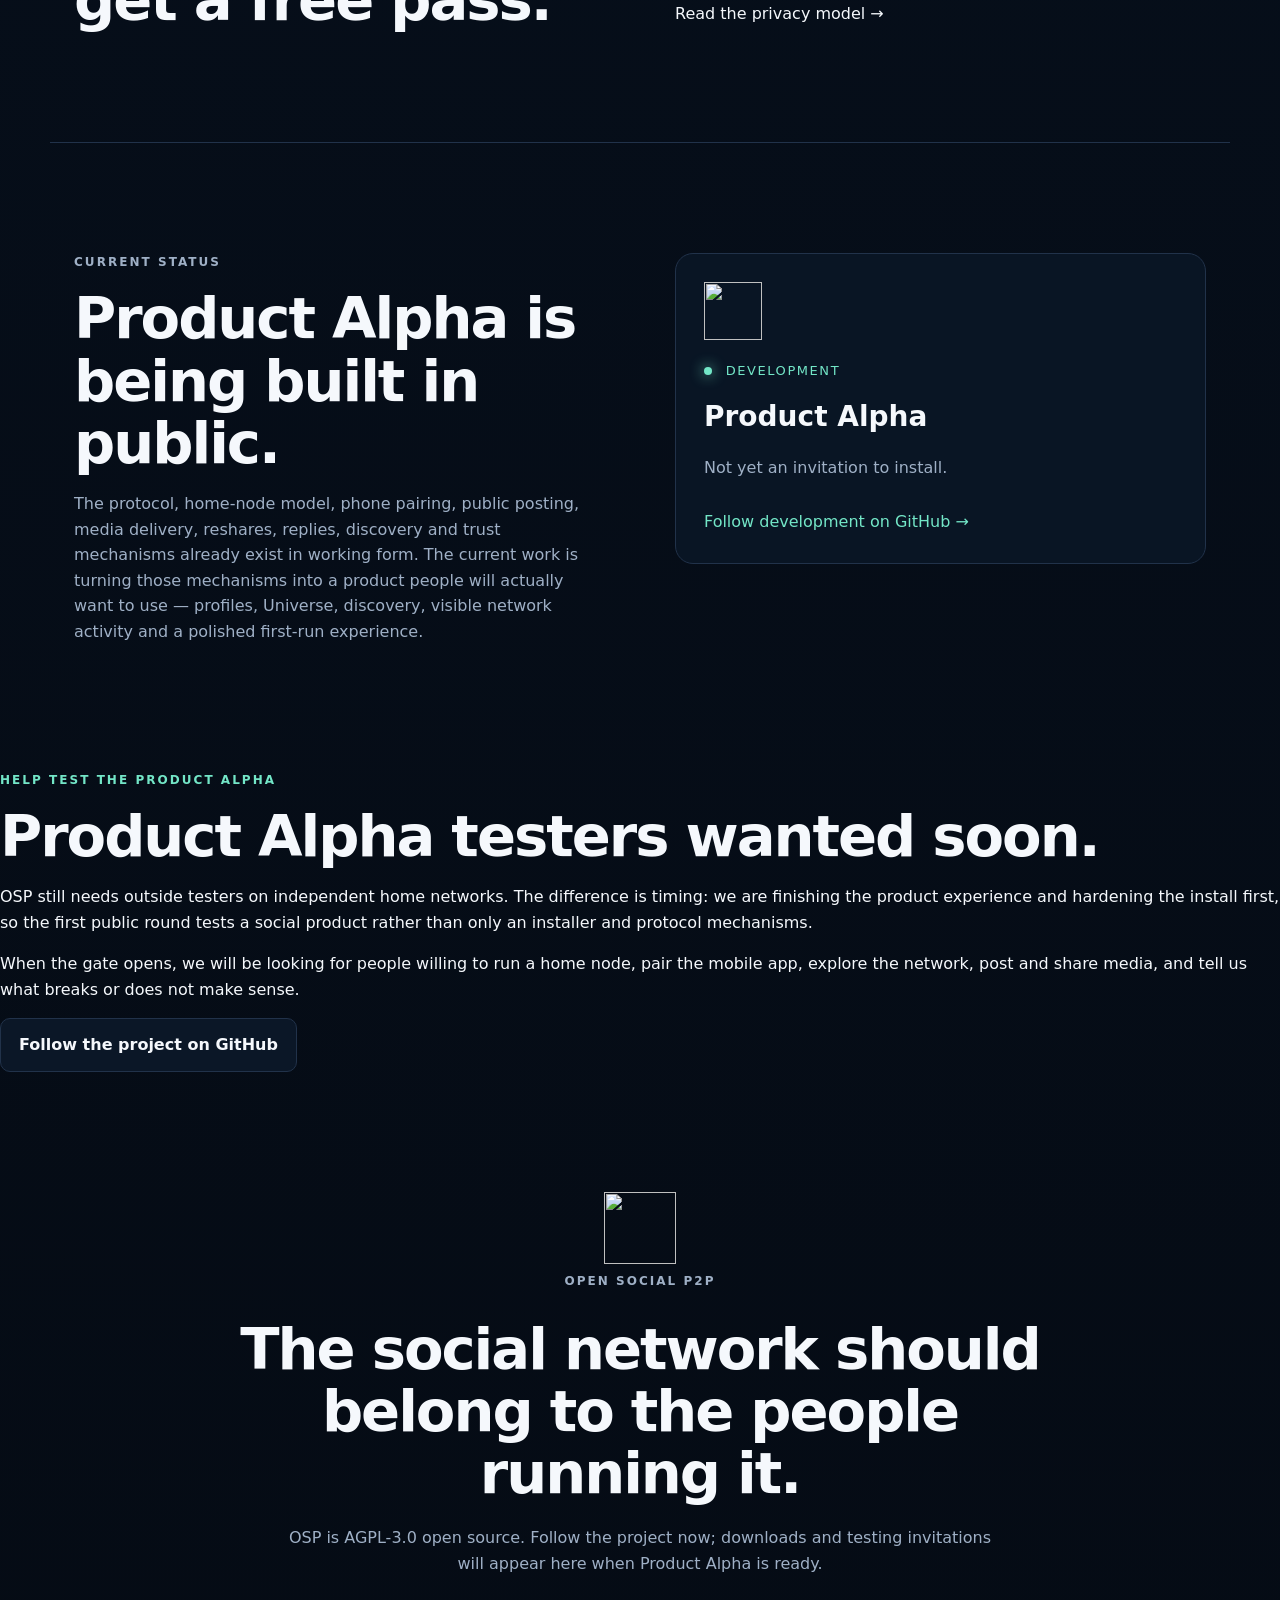
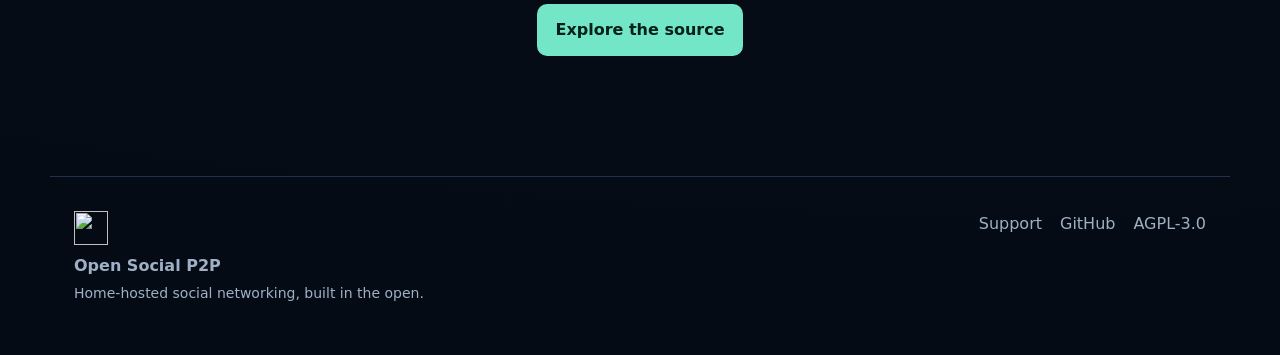
==== commit d0ff22c6: "Link support page from home" ====
--- a/public/index.html
+++ b/public/index.html
@@ -7,22 +7,22 @@
   <meta name="description" content="Free, open-source, home-hosted social networking being built as an alternative to Facebook, X, Reddit and YouTube — with your identity and media on hardware you control.">
   <meta name="theme-color" content="#070b22">
   <link rel="canonical" href="https://osp2p.com/">
-  <link rel="icon" type="image/png" href="https://raw.githubusercontent.com/Jayotis/open-social-p2p/main/app/ios/Runner/Assets.xcassets/AppIcon.appiconset/Icon-App-60x60%403x.png">
-  <link rel="apple-touch-icon" href="https://raw.githubusercontent.com/Jayotis/open-social-p2p/main/app/ios/Runner/Assets.xcassets/AppIcon.appiconset/Icon-App-60x60%403x.png">
+  <link rel="icon" type="image/png" href="/assets/osp-icon.png">
+  <link rel="apple-touch-icon" href="/assets/osp-icon.png">
   <link rel="stylesheet" href="/styles.css">
   <meta property="og:type" content="website">
   <meta property="og:title" content="Open Social P2P — Your social network, running from home">
   <meta property="og:description" content="Free and open source. A home-hosted alternative to Facebook, X, Reddit and YouTube, built around hardware you control.">
   <meta property="og:url" content="https://osp2p.com/">
   <meta property="og:site_name" content="Open Social P2P">
-  <meta property="og:image" content="https://raw.githubusercontent.com/Jayotis/open-social-p2p/main/app/ios/Runner/Assets.xcassets/AppIcon.appiconset/Icon-App-1024x1024%401x.png">
+  <meta property="og:image" content="https://osp2p.com/assets/osp-icon.png">
   <meta property="og:image:width" content="1024">
   <meta property="og:image:height" content="1024">
   <meta property="og:image:alt" content="Open Social P2P network icon">
   <meta name="twitter:card" content="summary_large_image">
   <meta name="twitter:title" content="Open Social P2P — Your social network, running from home">
   <meta name="twitter:description" content="Free, open source, home hosted and peer to peer.">
-  <meta name="twitter:image" content="https://raw.githubusercontent.com/Jayotis/open-social-p2p/main/app/ios/Runner/Assets.xcassets/AppIcon.appiconset/Icon-App-1024x1024%401x.png">
+  <meta name="twitter:image" content="https://osp2p.com/assets/osp-icon.png">
   <script type="application/ld+json">
   {
     "@context": "https://schema.org",
@@ -48,7 +48,7 @@
         "operatingSystem": "Linux, Android, iOS",
         "isAccessibleForFree": true,
         "description": "A home-hosted peer-to-peer social network being built as an alternative to Facebook, X, Reddit and YouTube.",
-        "image": "https://raw.githubusercontent.com/Jayotis/open-social-p2p/main/app/ios/Runner/Assets.xcassets/AppIcon.appiconset/Icon-App-1024x1024%401x.png"
+        "image": "https://osp2p.com/assets/osp-icon.png"
       }
     ]
   }
@@ -60,13 +60,14 @@
 
   <header class="site-header">
     <a class="brand" href="/" aria-label="Open Social P2P home">
-      <img class="brand-icon" src="https://raw.githubusercontent.com/Jayotis/open-social-p2p/main/app/ios/Runner/Assets.xcassets/AppIcon.appiconset/Icon-App-60x60%403x.png" width="44" height="44" alt="">
+      <img class="brand-icon" src="/assets/osp-icon.png" width="44" height="44" alt="">
       <span>Open Social P2P</span>
     </a>
     <nav aria-label="Primary navigation">
       <a href="/how-it-works/">How it works</a>
       <a href="/universe/">Universe</a>
       <a href="/privacy/">Privacy</a>
+      <a href="/support/">Support</a>
       <a href="#status">Status</a>
       <a class="nav-github" href="https://github.com/Jayotis/open-social-p2p">GitHub</a>
     </nav>
@@ -97,7 +98,7 @@
         <div class="network-dot dot-pink" aria-hidden="true"></div>
         <div class="network-dot dot-orange" aria-hidden="true"></div>
         <div class="icon-glow" aria-hidden="true"></div>
-        <img class="hero-icon" src="https://raw.githubusercontent.com/Jayotis/open-social-p2p/main/app/ios/Runner/Assets.xcassets/AppIcon.appiconset/Icon-App-60x60%403x.png" width="180" height="180" alt="Open Social P2P app icon">
+        <img class="hero-icon" src="/assets/osp-icon.png" width="180" height="180" alt="Open Social P2P app icon">
         <div class="hero-badge"><span></span> Product Alpha</div>
       </div>
     </section>
@@ -257,7 +258,7 @@
       </div>
       <div class="status-card">
         <div class="status-icon-wrap">
-          <img src="https://raw.githubusercontent.com/Jayotis/open-social-p2p/main/app/ios/Runner/Assets.xcassets/AppIcon.appiconset/Icon-App-60x60%403x.png" width="58" height="58" alt="">
+          <img src="/assets/osp-icon.png" width="58" height="58" alt="">
         </div>
         <p class="status-label"><span></span> Development</p>
         <strong>Product Alpha</strong>
@@ -283,7 +284,7 @@
     </section>
 
     <section class="cta">
-      <img class="cta-icon" src="https://raw.githubusercontent.com/Jayotis/open-social-p2p/main/app/ios/Runner/Assets.xcassets/AppIcon.appiconset/Icon-App-60x60%403x.png" width="72" height="72" alt="">
+      <img class="cta-icon" src="/assets/osp-icon.png" width="72" height="72" alt="">
       <p class="eyebrow">OPEN SOCIAL P2P</p>
       <h2>The social network should belong to the people running it.</h2>
       <p>OSP is AGPL-3.0 open source. Follow the project now; downloads and testing invitations will appear here when Product Alpha is ready.</p>
@@ -293,13 +294,14 @@
 
   <footer>
     <div class="footer-brand">
-      <img src="https://raw.githubusercontent.com/Jayotis/open-social-p2p/main/app/ios/Runner/Assets.xcassets/AppIcon.appiconset/Icon-App-60x60%403x.png" width="34" height="34" alt="">
+      <img src="/assets/osp-icon.png" width="34" height="34" alt="">
       <div>
         <strong>Open Social P2P</strong>
         <p>Home-hosted social networking, built in the open.</p>
       </div>
     </div>
     <div class="footer-links">
+      <a href="/support/">Support</a>
       <a href="https://github.com/Jayotis/open-social-p2p">GitHub</a>
       <a href="https://github.com/Jayotis/open-social-p2p/blob/main/LICENSE">AGPL-3.0</a>
     </div>
--- a/styles.css
+++ b/styles.css
@@ -13,6 +13,8 @@
 nav a:hover,.footer-links a:hover{color:var(--text)}
 .nav-github{padding:9px 14px;border:1px solid var(--line);border-radius:999px;color:var(--text)}
 main{overflow:hidden}
+.mobile-section-nav{display:none}
+@media(prefers-reduced-motion:reduce){html{scroll-behavior:auto}}
 .hero{max-width:var(--max);margin:0 auto;padding:90px 24px 110px;display:grid;grid-template-columns:1.1fr .9fr;gap:70px;align-items:center}
 .eyebrow{font-size:12px;letter-spacing:.17em;font-weight:800;color:var(--accent);margin:0 0 16px}
 h1,h2,h3{line-height:1.08;margin:0}
@@ -62,7 +64,11 @@
 footer p{margin:4px 0 0;font-size:14px}
 .footer-links{display:flex;gap:18px}
 @media(max-width:850px){
-  nav a:not(.nav-github){display:none}
+   .site-header nav a:not(.nav-github){display:none}
+  .mobile-section-nav{display:flex;gap:24px;align-items:center;width:100%;padding:10px 24px 14px;overflow-x:auto;overscroll-behavior-x:contain;white-space:nowrap;scrollbar-width:thin;scrollbar-color:var(--line) transparent;border-bottom:1px solid var(--line);-webkit-overflow-scrolling:touch}
+  .mobile-section-nav a{flex:0 0 auto;display:inline-block;padding:5px 0;color:var(--muted);font-size:14px;font-weight:600}
+  .mobile-section-nav a:hover,.mobile-section-nav a:focus-visible{color:var(--accent)}
+  .mobile-section-nav a:focus-visible{outline:2px solid var(--accent);outline-offset:3px;border-radius:2px}
   .hero,.split,.status{grid-template-columns:1fr}
   .hero{padding-top:55px;gap:50px}
   .universe-card{max-width:560px;width:100%;margin:auto}
@@ -70,9 +76,25 @@
 }
 @media(max-width:580px){
   .site-header{padding:18px}
+  .mobile-section-nav{padding-left:18px;padding-right:18px}
   .brand span:last-child{display:none}
   .hero{padding:48px 18px 80px}
   .principles,.steps,.split,.status,.cta{padding-left:18px;padding-right:18px}
   .principles,.steps{grid-template-columns:1fr}
   footer{flex-direction:column}
 }
+
+/* Creator and personal-discovery messaging */
+.creator-feature{max-width:var(--max);margin:auto;padding:110px 24px;border-top:1px solid var(--line)}
+.creator-feature .section-heading{margin:0;padding:0 0 38px;max-width:850px}
+.section-intro{font-size:19px;line-height:1.65;color:#c7d3e2;max-width:740px;margin:22px 0 0}
+.benefit-grid{display:grid;grid-template-columns:repeat(3,minmax(0,1fr));gap:18px}
+.benefit-grid article{padding:30px;border-radius:18px;background:linear-gradient(150deg,#102740,#0b1727 70%);border:1px solid var(--line)}
+.benefit-grid h3{font-size:24px;line-height:1.2;letter-spacing:-.025em;margin-bottom:16px}
+.benefit-grid p:not(.benefit-kicker){color:var(--muted);margin:0}
+.benefit-kicker{color:var(--accent);font-size:12px;font-weight:800;letter-spacing:.13em;margin:0 0 20px}
+.feature-note{font-size:13px;color:var(--muted);margin:22px 0 0;max-width:850px}
+.discovery-feature strong{color:var(--text)}
+.algorithm-note{padding-top:80px;padding-bottom:80px}
+@media(max-width:850px){.benefit-grid{grid-template-columns:1fr}}
+@media(max-width:580px){.creator-feature{padding:80px 18px}.benefit-grid article{padding:24px}.section-intro{font-size:17px}}
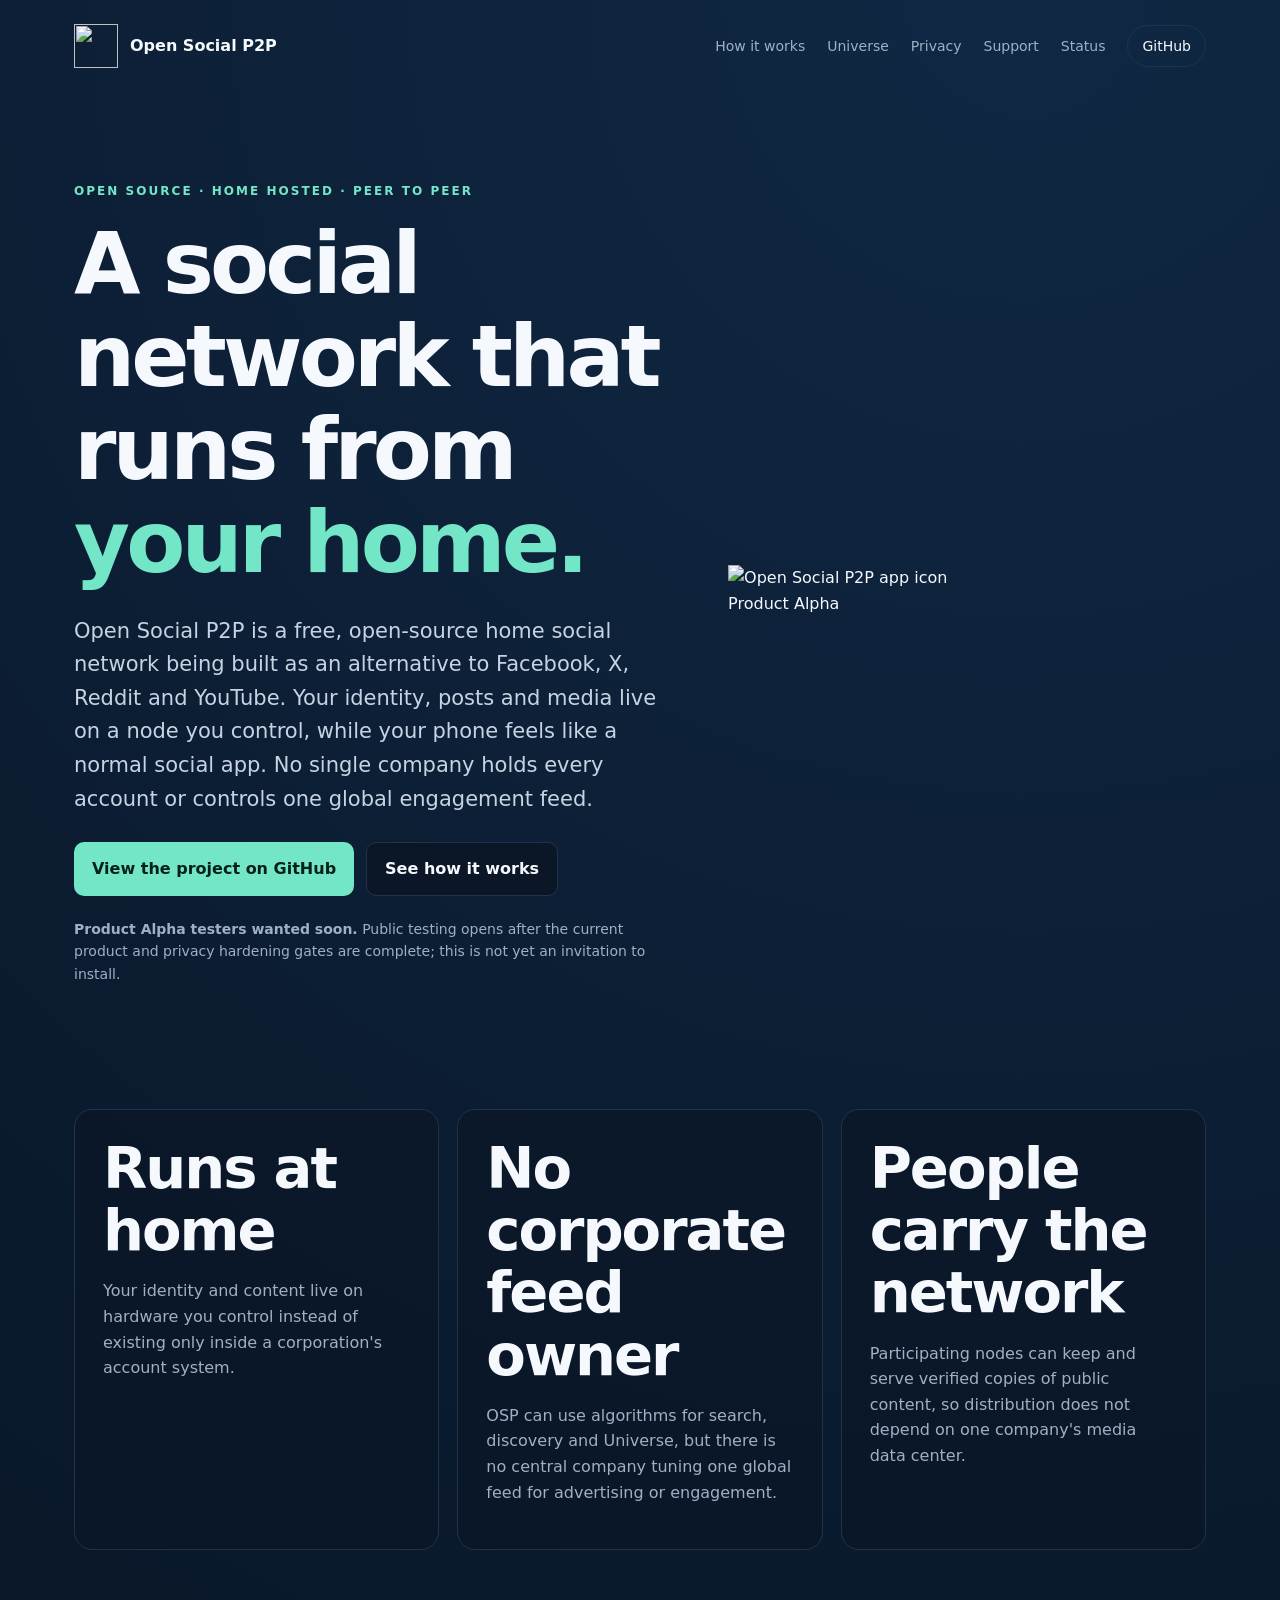
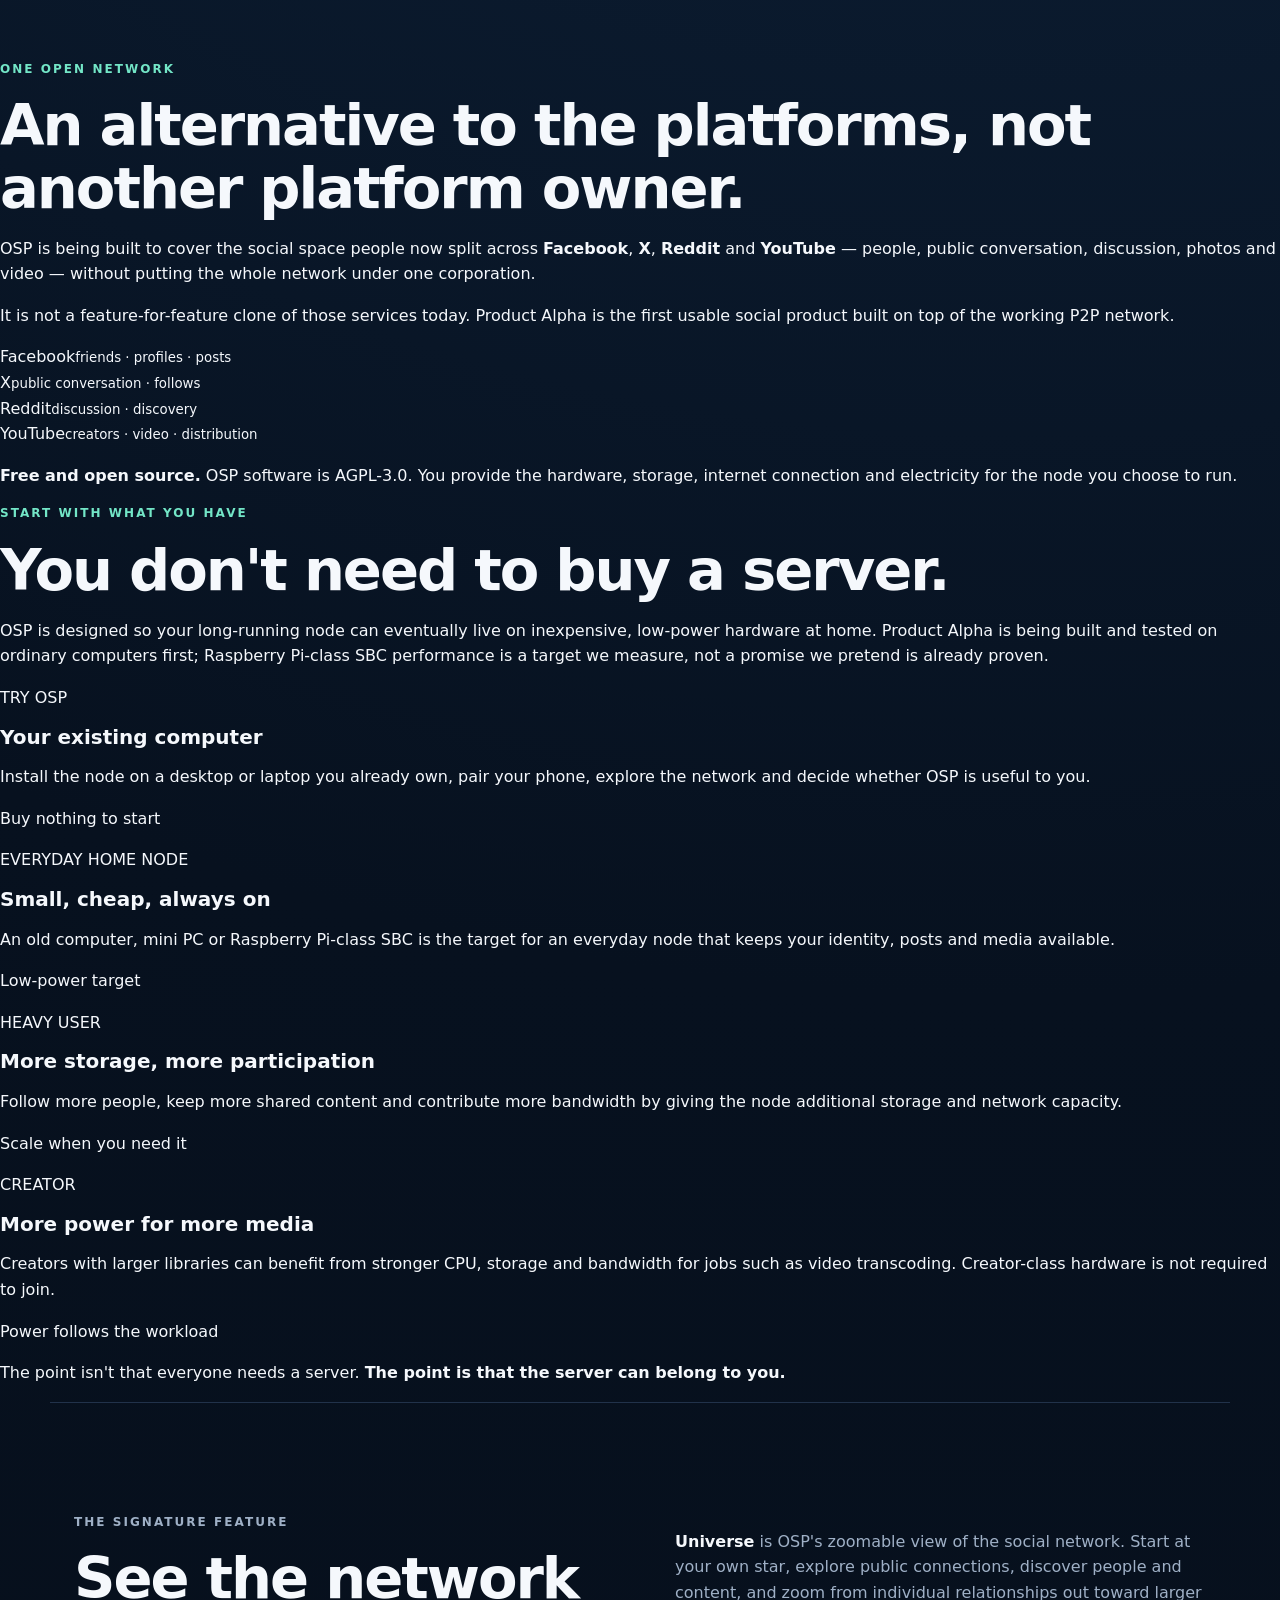
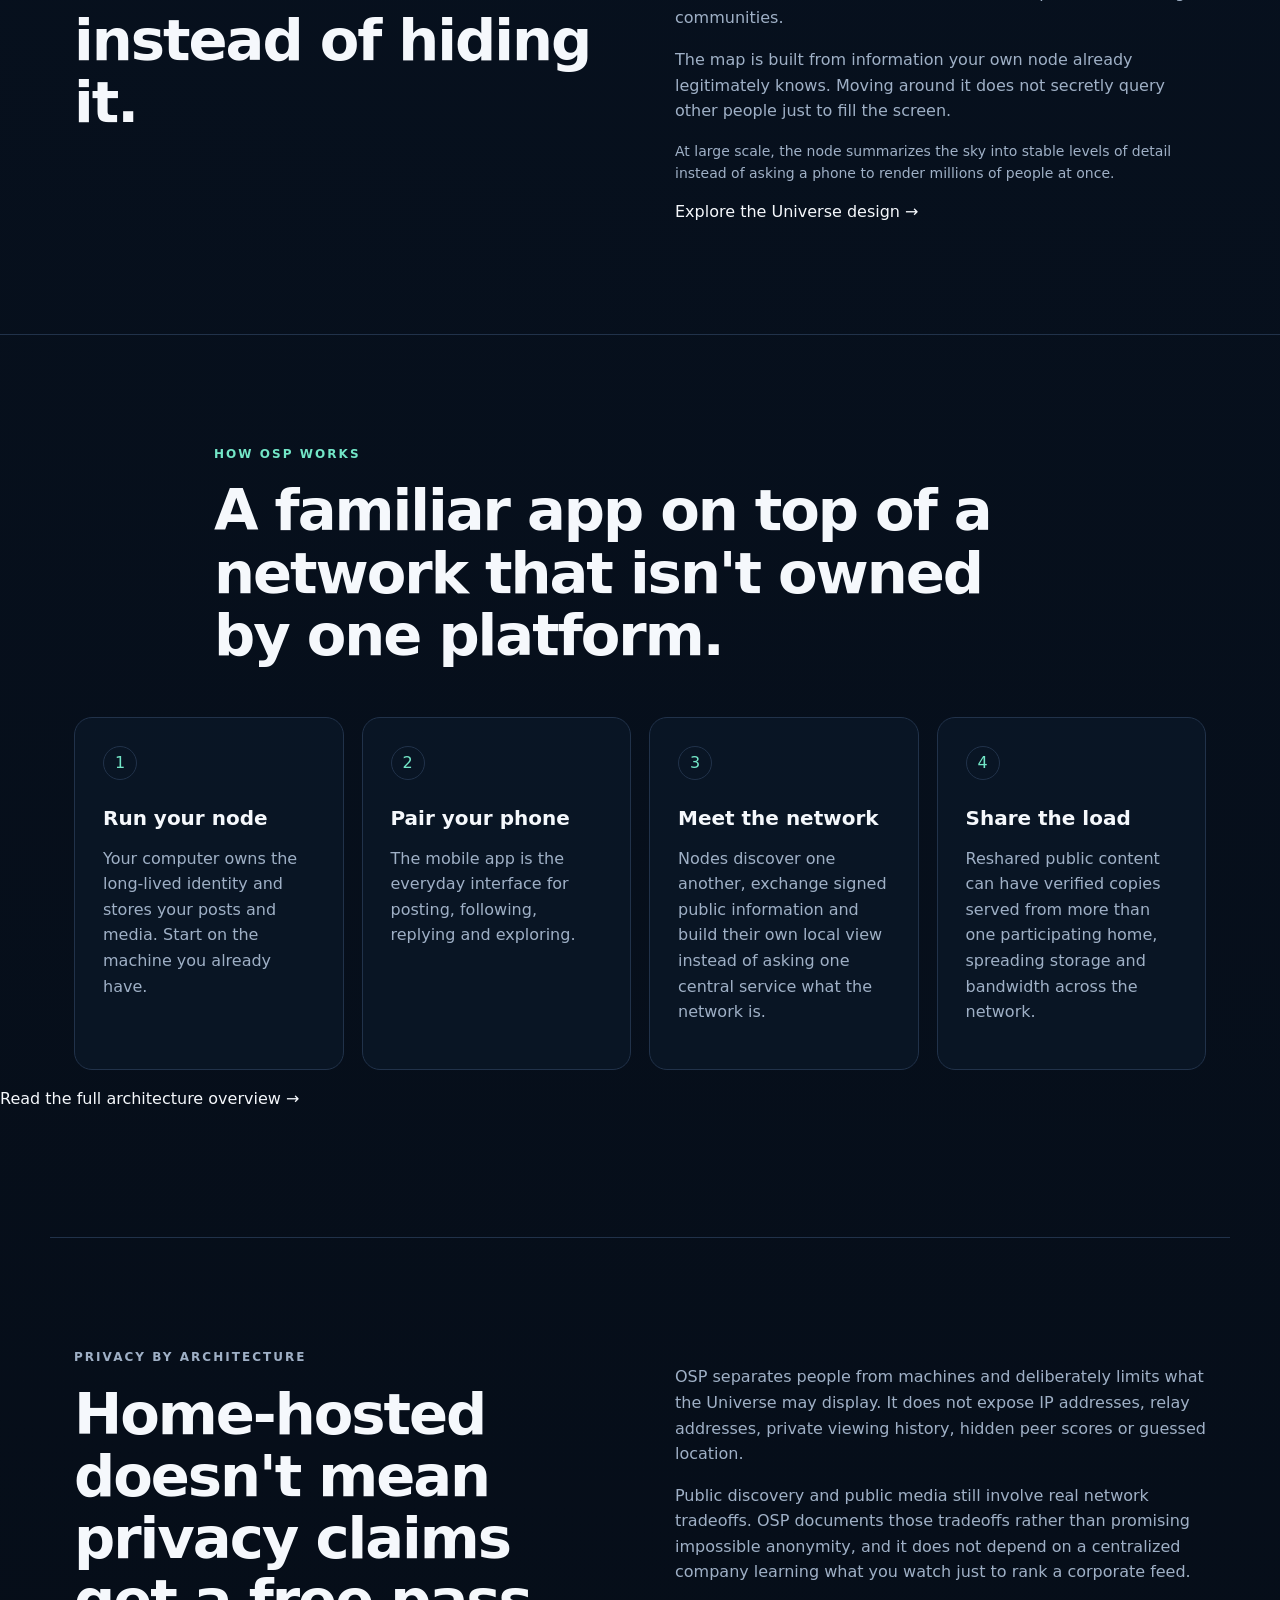
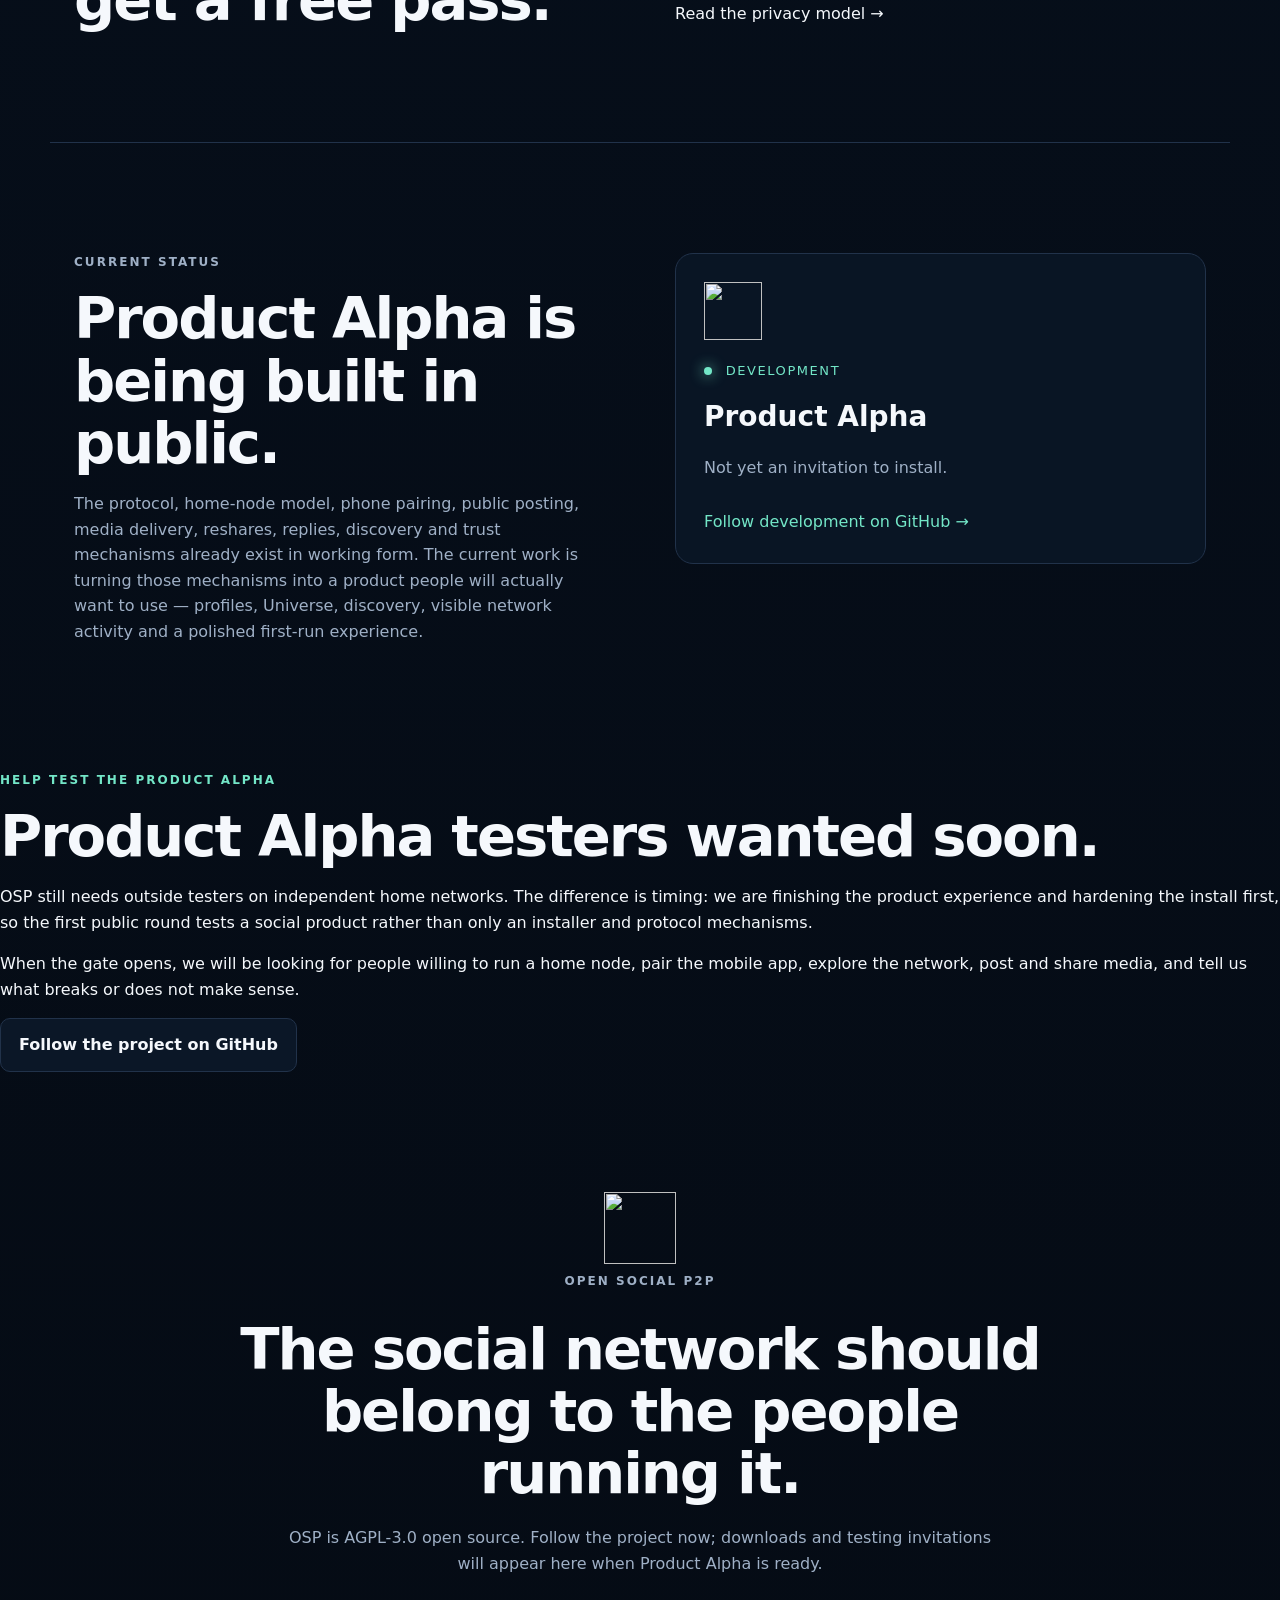
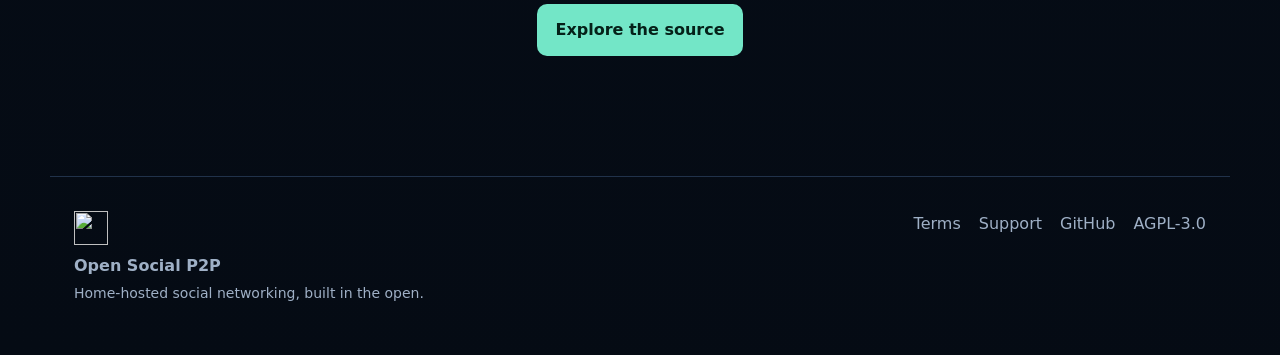
==== commit a605f907: "Link OSP terms from home" ====
--- a/public/index.html
+++ b/public/index.html
@@ -301,6 +301,7 @@
       </div>
     </div>
     <div class="footer-links">
+      <a href="/terms/">Terms</a>
       <a href="/support/">Support</a>
       <a href="https://github.com/Jayotis/open-social-p2p">GitHub</a>
       <a href="https://github.com/Jayotis/open-social-p2p/blob/main/LICENSE">AGPL-3.0</a>
